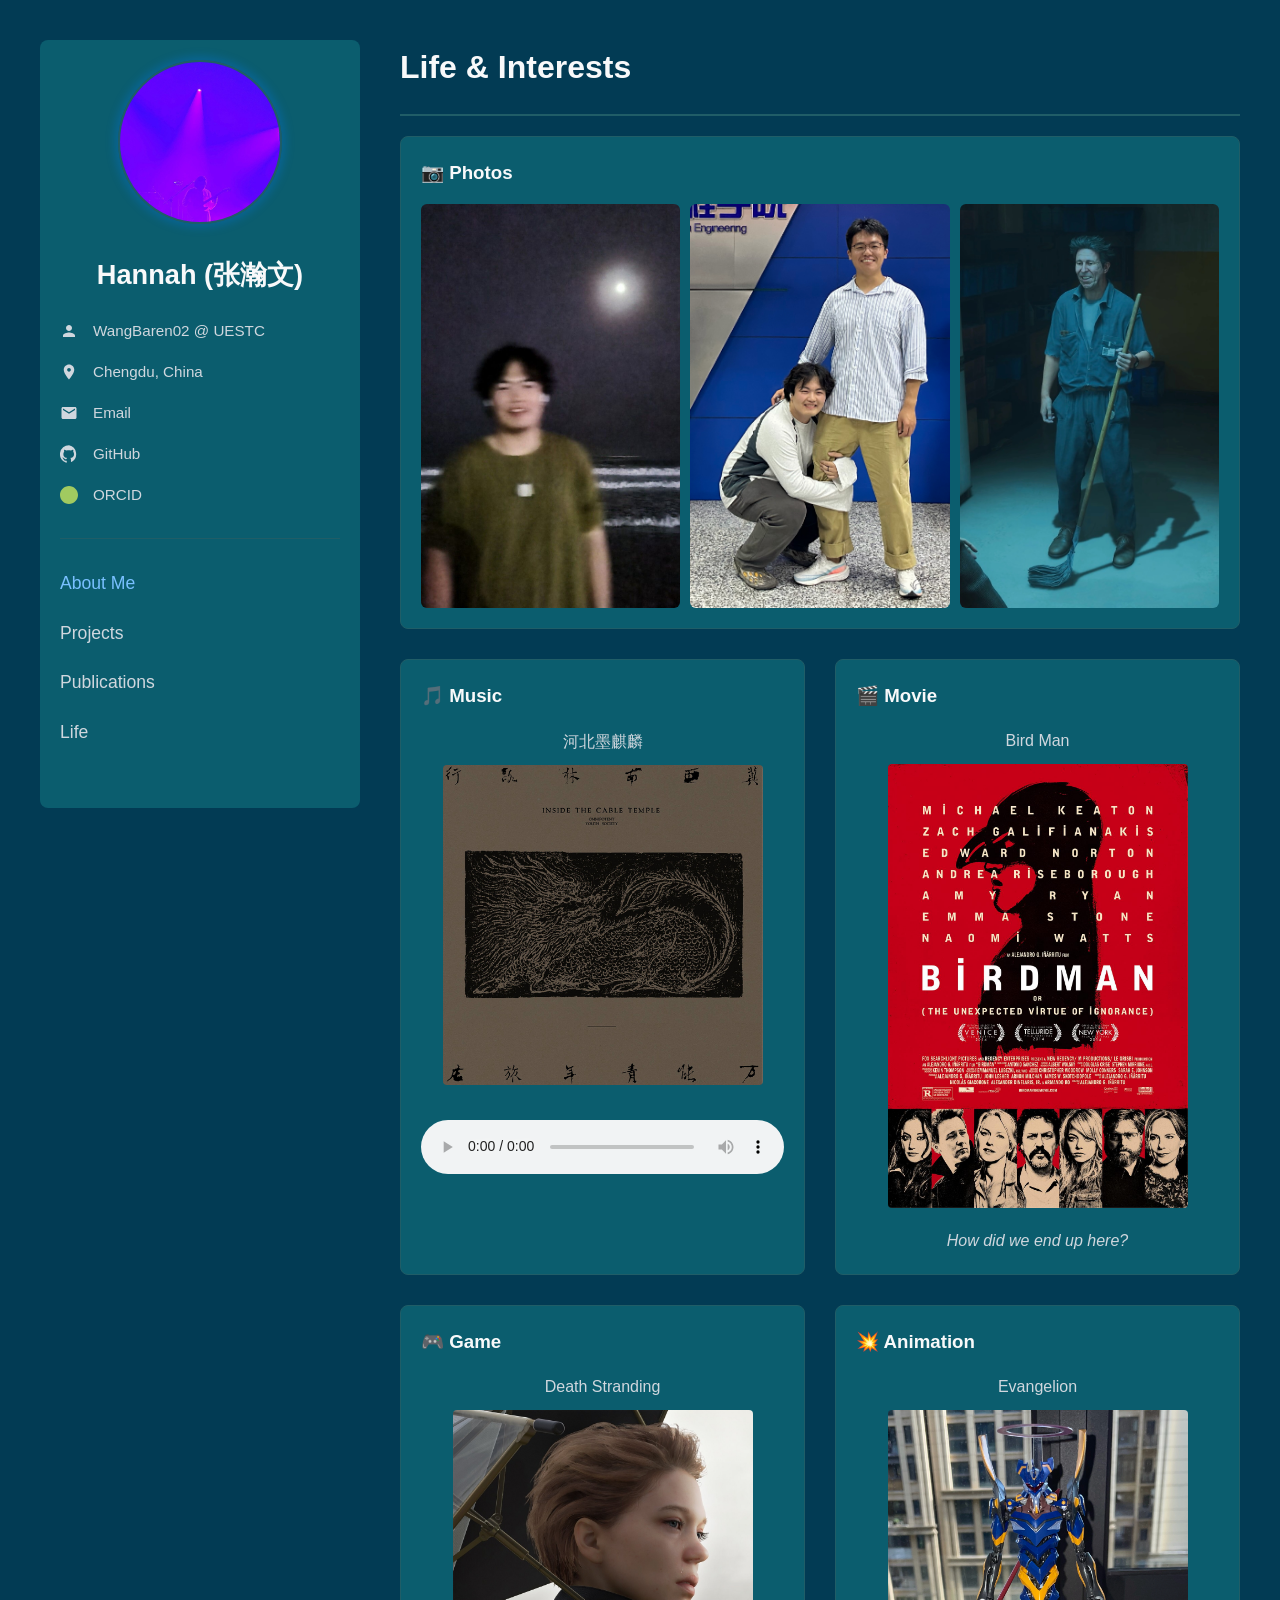
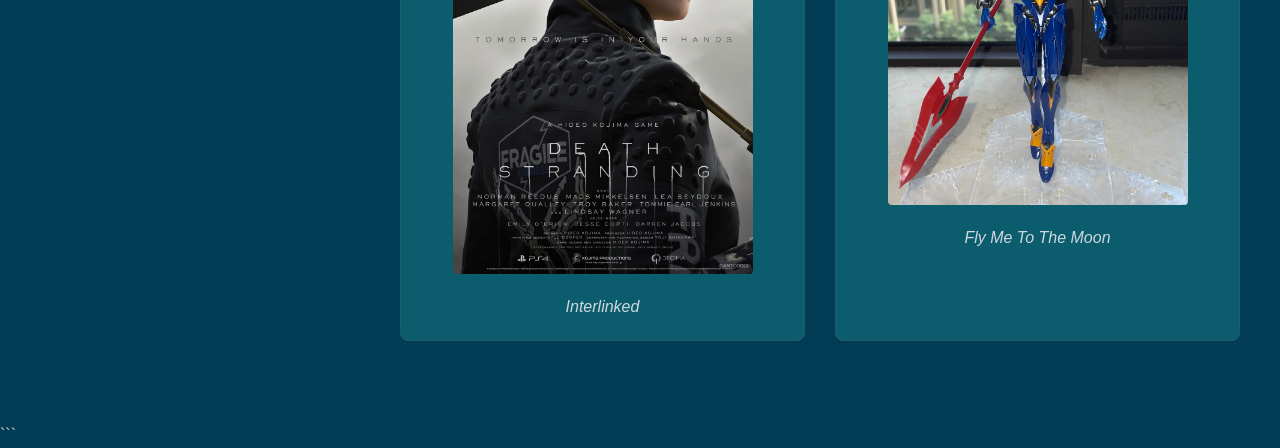
==== life.html @ f431566a "1" ====
<!DOCTYPE html>
<html lang="zh-CN">
<head>
    <meta charset="UTF-8">
    <meta name="viewport" content="width=device-width, initial-scale=1.0">
    <title>Hannah (张瀚文) | Life</title>
    <!-- Shared CSS for all pages -->
    <style>
        /* Avatar animation on music play */
        @keyframes avatarPulseSmall {
          0%, 100% { transform: scale(1); }
          50% { transform: scale(1.02); }
        }
        @keyframes breatheGlow {
          0%, 100% { box-shadow: 0 0 8px 4px rgba(0, 122, 255, 0.25); }
          50% { box-shadow: 0 0 16px 8px rgba(0, 122, 255, 0.12); }
        }
        @keyframes fadeUpScale {
            0% { opacity: 0; transform: translateY(10px) scale(1); }
            100% { opacity: 1; transform: translateY(0) scale(1); }
        }
        @keyframes avatarBorderWave {
            0%, 100% { border-color: #3b4048; }
            50% { border-color: #61afef; }
        }

        .avatar {
            transform: scale(1);
            box-shadow: 0 0 8px 4px rgba(0, 122, 255, 0.25);
            transform-origin: center center;
        }
        .avatar.beat {
          animation: breatheGlow 5s ease-in-out infinite,
                     fadeUpScale 1s ease forwards,
                     avatarBorderWave 3.5s ease-in-out infinite,
                     avatarPulseSmall 1.5s ease-in-out infinite;
          transform-origin: center center;
        }
        :root { --bg-color: #023b54; --sidebar-bg-color: #0b5d6e; --text-color: #d0d7de; --link-color: #79c0ff; --heading-color: #f8f9fa; --border-color: #205d67; }

        body { margin: 0; font-family: -apple-system, BlinkMacSystemFont, 'Segoe UI', 'Roboto', sans-serif; background-color: var(--bg-color); color: var(--text-color); font-size: 16px; line-height: 1.7; overflow-y: scroll; }

        .container { display: flex; max-width: 1200px; margin: 40px auto; padding: 0 20px; }
        .sidebar {
            width: 280px;
            flex-shrink: 0;
            position: sticky;
            top: 40px;
            align-self: flex-start;
            background: var(--sidebar-bg-color);
            border-radius: 8px;
            padding: 20px;
        }
        a {
        color: var(--link-color);
        text-decoration: none;
        transition: color 0.2s;
          }
        a:hover { color: #9cd4ff; }
        a:visited { color: var(--link-color); }
        .main-content {
            flex-grow: 1;
            padding-left: 40px;
        }
        .profile-card {
            text-align: center;
        }
        .profile-card .avatar {
            width: 160px;
            height: 160px;
            border-radius: 50%;
            border: 2px solid var(--border-color);
            margin-bottom: 20px;
        }
        .profile-card h1 {
            font-size: 1.7em;
            color: var(--heading-color);
            margin: 0 0 10px 0;
        }
        .info-list {
            list-style: none;
            padding: 0;
            margin-top: 20px;
            text-align: left;
        }
        .info-list li {
            display: flex;
            align-items: center;
            margin-bottom: 15px;
            font-size: 0.95em;
        }
        .info-list svg {
            width: 18px;
            height: 18px;
            margin-right: 15px;
            fill: var(--text-color);
            flex-shrink: 0;
        }
        .info-list a {
            color: var(--text-color);
            text-decoration: none;
            transition: color 0.2s;
            word-break: break-all;
        }
        .info-list a:hover {
            color: var(--link-color);
        }
        .page-title {
            font-size: 2em;
            color: var(--heading-color);
            margin-top: 0;
            margin-bottom: 20px;
        }
        .navigation {
            list-style: none;
            padding: 0;
            margin: 30px 0;
            border-top: 1px solid var(--border-color);
            padding-top: 20px;
            text-align: left;
        }
        .navigation a {
            display: block;
            padding: 10px 0px;
            font-size: 1.1em;
            color: var(--text-color);
            text-decoration: none;
            font-weight: 500;
            transition: color 0.2s;
        }
        .navigation a:hover,
        .navigation a.active {
            color: var(--link-color);
        }
        .content-section {
            margin-bottom: 40px;
        }

        /* Life Page Styles */
        .life-grid {
            display: grid;
            grid-template-columns: 1fr 1fr;
            gap: 30px;
        }
        .life-card {
            background-color: var(--sidebar-bg-color);
            border: 0.8px solid var(--border-color);
            border-radius: 8px;
            padding: 20px;
        }
        .life-card.grid-span-2 {
            grid-column: 1 / -1;
            margin-bottom: 30px;
        }
        .life-card h3 {
            color: var(--heading-color);
            margin-top: 0;
            margin-bottom: 15px;
        }
        .life-card p, .life-card ul {
            max-width: 100%;
        }
        .life-card video {
            max-width: 100%;
            border-radius: 4px;
        }
        .life-card audio {
            width: 100%;
            margin-top: 10px;
        }
        .life-card a {
            font-weight: 500;
            color: var(--link-color);
        }
        .life-card a:hover {
            text-decoration: underline;
        }

        .photo-grid {
            display: flex;
            flex-wrap: wrap;
            gap: 10px;
        }
        .photo-grid img {
            width: calc(33.33% - 6.66px);
            border-radius: 6px;
            object-fit: cover;
        }

        @media (max-width: 900px) {
            .container {
                flex-direction: column;
            }
            .sidebar {
                position: static;
                width: 100%;
                margin-bottom: 40px;
            }
            .main-content {
                padding-left: 0;
            }
            .life-grid {
                grid-template-columns: 1fr;
            }
        }
        @media (max-width: 600px) {
            .photo-grid img {
                width: 100%;
            }
        }
    </style>
</head>
<body>
    <div class="container">
        <aside class="sidebar">
            <div class="profile-card">
                <img src="figure/Hannah.jpg" alt="Avatar" class="avatar">
                <h1>Hannah (张瀚文)</h1>
            </div>
            <ul class="info-list">
                <li><svg viewBox="0 0 24 24"><path d="M12 12c2.21 0 4-1.79 4-4s-1.79-4-4-4-4 1.79-4 4 1.79 4 4 4zm0 2c-2.67 0-8 1.34-8 4v2h16v-2c0-2.66-5.33-4-8-4z"></path></svg><span>WangBaren02 @ UESTC</span></li>
                <li><svg viewBox="0 0 24 24"><path d="M12 2C8.13 2 5 5.13 5 9c0 5.25 7 13 7 13s7-7.75 7-13c0-3.87-3.13-7-7-7zm0 9.5c-1.38 0-2.5-1.12-2.5-2.5s1.12-2.5 2.5-2.5 2.5 1.12 2.5 2.5-1.12 2.5-2.5 2.5z"></path></svg><span>Chengdu, China</span></li>
                <li><svg viewBox="0 0 24 24"><path d="M20 4H4c-1.1 0-1.99.9-1.99 2L2 18c0 1.1.9 2 2 2h16c1.1 0 2-.9 2-2V6c0-1.1-.9-2-2-2zm0 4l-8 5-8-5V6l8 5 8-5v2z"></path></svg><a href="mailto:WangBaren02@163.com">Email</a></li>
                <li><svg viewBox="0 0 24 24"><path d="M12 .3a12 12 0 0 0-3.8 23.4c.6.1.8-.3.8-.6v-2.2c-3.3.7-4-1.6-4-1.6-.5-1.4-1.3-1.8-1.3-1.8-1-1 .1-1 .1-1 1.1.1 1.7 1.2 1.7 1.2.9 1.6 2.5 1.2 3.1.9.1-.7.4-1.2.8-1.4-2.4-.3-4.9-1.2-4.9-5.3 0-1.2.4-2.1 1.1-2.9-.1-.3-.5-1.4.1-2.8 0 0 .9-.3 3.1 1.2.9-.2 1.9-.4 2.8-.4s1.9.1 2.8.4c2.2-1.5 3.1-1.2 3.1-1.2.6 1.4.2 2.5.1 2.8.7.7 1.1 1.7 1.1 2.9 0 4.1-2.5 5-4.9 5.3.4.3.8 1 .8 1.9v2.8c0 .3.2.7.8.6A12 12 0 0 0 12 .3z"></path></svg><a href="https://github.com/WangBaren02" target="_blank">GitHub</a></li>
                <li><svg viewBox="0 0 24 24" style="fill:#a1ca60;"><path d="M12 0C5.37 0 0 5.37 0 12s5.37 12 12 12 12-5.37 12-12S18.63 0 12 0zM7.6 18.44c-1.2-.28-1.5-.76-1.53-.8-.05-.1-.1-.13-.1-.14-.03-.02-.06-.03-.1-.03-.05 0-.1.02-.12.04-.02.02-.04.05-.04.1 0 .04.1.12.25.3.15.17.48.56 1.17.7.7.15 1.48.06 1.9-.22.1-.07.1-.17.1-.2 0-.02 0-.03-.02-.04-.02-.02-.05-.03-.1-.03s-.1.02-.13.04c-.4.2-1.1.28-1.7.1zM9.9 19.95c-.9-.45-1.23-1-1.26-1.07-.03-.07-.06-.1-.08-.12-.02-.02-.05-.03-.1-.03-.05 0-.1.02-.12.04-.03.02-.05.05-.05.1s.06.2.2.35c.14.15.5.58 1.27.97.77.4 1.62.46 2.08.2.1-.05.16-.14.16-.18 0-.04-.02-.06-.05-.08-.03-.02-.06-.02-.12-.02-.05 0-.1.02-.15.04-.5.2-1.32.18-1.9-.2zM12.17 21.2c-.56-.5-.73-1.15-.76-1.24-.03-.1-.06-.13-.08-.15-.02-.02-.05-.03-.1-.03-.05 0-.1.02-.13.04-.02.02-.04.06-.04.12 0 .05.05.2.16.4.1.22.45.88 1.2 1.34.75.45 1.63.53 2.1.3.1-.04.18-.13.18-.2 0-.03-.02-.06-.05-.08-.03-.02-.06-.03-.12-.03s-.12.02-.16.04c-.52.2-1.35.16-1.9-.3zM15.1 20.6c-.2-.7-.2-1.3-.2-1.35 0-.05-.02-.1-.05-.12s-.06-.03-.12-.03c-.05 0-.1.02-.14.04-.04.02-.08.06-.08.13 0 .07.02.5.06 1.1.04.6.13 1.18.28 1.62.03.1.1.15.15.15.05 0 .1-.02.1-.08.02-.12-.02-.8-.06-1.4zM18.3 18.4c-.65-.75-.8-1.4-.8-1.5s0-.15.02-.2c0-.04-.02-.07-.05-.1-.03-.02-.06-.03-.12-.03-.05 0-.1.02-.14.04-.04.02-.08.06-.08.13 0 .06.05.5.46 1.5.4.98.8 1.55 1.17 1.7.1.04.16.06.2.06.05 0 .1-.02.1-.08 0-.08-.2-.7-.6-1.5z"></path></svg><a href="" target="_blank">ORCID</a></li>
            </ul>
            <nav class="navigation">
                <a href="index.html" class="active">About Me</a>
                <a href="projects.html">Projects</a>
                <a href="publications.html">Publications</a>
                <a href="life.html">Life</a>
            </nav>
        </aside>

        <main class="main-content">
            <section class="content-section">
                <h2 class="page-title">Life & Interests</h2>
                <hr style="border: 0.8px solid var(--border-color); margin-bottom: 20px;">

                <div class="life-card grid-span-2">
                        <h3>📷 Photos</h3>
                        <div class="photo-grid">
                            <img src="figure/photo_1.png" alt="Favorite Photo 1" title="This is the most precious photo of my life">
                            <img src="figure/photo_2.png" alt="Favorite Photo 2" title="A journey to commemorate someone special">
                            <img src="figure/photo_3.png" alt="Favorite Photo 3" title="Thanks to my brother for taking me to the hospital after I got drunk">
                        </div>
                    </div>

                <div class="life-grid">
                    <div class="life-card">
                        <h3>🎵 Music</h3>
                        <p style="text-align:center; margin-bottom:10px;">河北墨麒麟</p>
                        <img src="figure/song_poster.jpg" alt="Song Poster" style="display:block; margin:0 auto 5px auto; width:100%; max-width:320px; height:auto; border-radius:4px;">
                        <audio controls src="hbmql.mp3" style="margin:30px 0 0 0;"></audio>
                    </div>

                    <div class="life-card">
                        <h3>🎬 Movie</h3>
                        <div style="text-align:center; font-weight:500; margin-bottom:10px;">Bird Man</div>
                        <a href="https://www.netflix.com/hk/title/80000643" target="_blank" style="display:block; text-align:center;">
                            <img src="figure/movie.jpg" alt="Bird Man" style="width:100%; max-width:300px; height:auto; border-radius:4px; margin-bottom:5px;">
                        </a>
                        <div style="text-align:center; font-style:italic; margin-top:5px;">How did we end up here?</div>
                    </div>

                    <div class="life-card">
                        <h3>🎮 Game</h3>
                        <div style="text-align:center; font-weight:500; margin-bottom:10px;">Death Stranding</div>
                        <a href="https://deathstrandingpc.505games.com/zh-hans/" target="_blank" style="display:block; text-align:center;">
                            <img src="figure/fragile.jpg" alt="Fragile" style="width:100%; max-width:300px; height:auto; border-radius:4px; margin-bottom:5px;">
                        </a>
                        <div style="text-align:center; font-style:italic; margin-top:5px;">Interlinked</div>
                    </div>

                    <div class="life-card">
                        <!-- THE FIX IS HERE: Title is now outside the centering div -->
                        <h3>💥 Animation</h3>
                        <div style="text-align:center; font-weight:500; margin-bottom:10px;">Evangelion</div>
                        <a href="https://www.bilibili.com/bangumi/play/ep115057?from_spmid=666.25.episode.0" target="_blank" style="display:block; text-align:center;">
                            <img src="figure/EVA-04.png" alt="EVA-04" style="width:100%; max-width:300px; height:auto; border-radius:4px; margin-bottom:5px;">
                        </a>
                        <div style="text-align:center; font-style:italic; margin-top:5px;">Fly Me To The Moon</div>
                    </div>

                </div>
            </section>
        </main>
    </div>
</body>
<script>
document.addEventListener('DOMContentLoaded', () => {
    const audio = document.querySelector('audio');
    const avatar = document.querySelector('.avatar');

    if (audio && avatar) {
        audio.addEventListener('play', () => {
            avatar.classList.add('beat');
        });
        audio.addEventListener('pause', () => {
            avatar.classList.remove('beat');
        });
        audio.addEventListener('ended', () => {
            avatar.classList.remove('beat');
        });
    }
});
</script>
</html>```
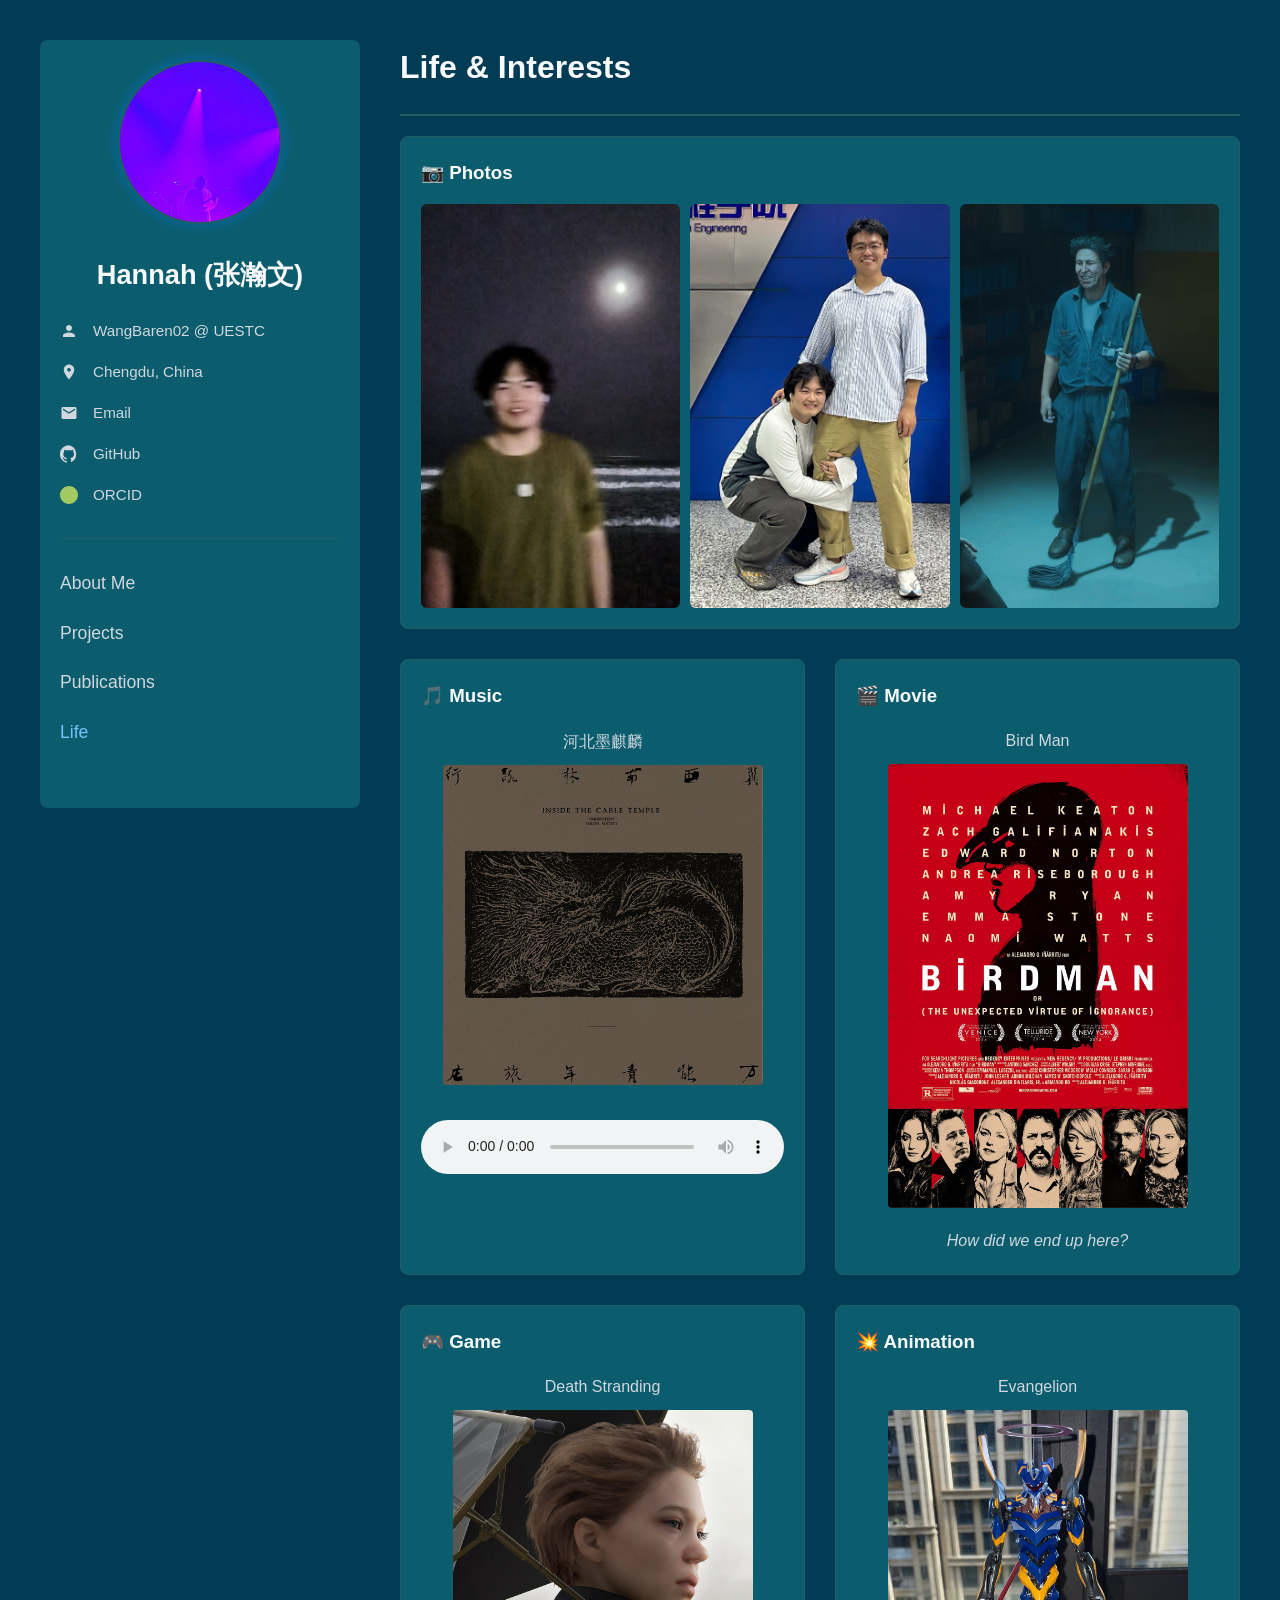
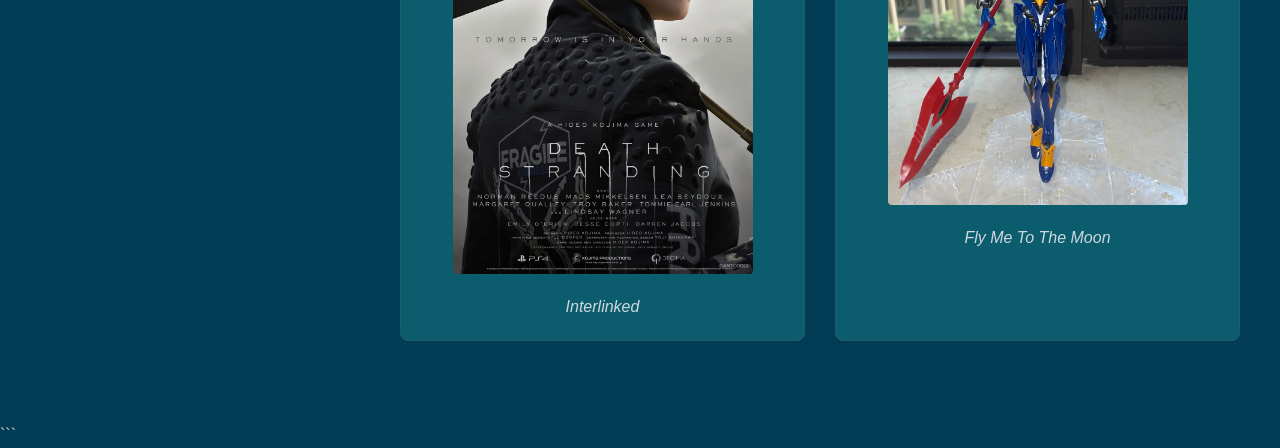
==== commit dfd6509b: "4" ====
--- a/life.html
+++ b/life.html
@@ -225,10 +225,10 @@
                 <li><svg viewBox="0 0 24 24" style="fill:#a1ca60;"><path d="M12 0C5.37 0 0 5.37 0 12s5.37 12 12 12 12-5.37 12-12S18.63 0 12 0zM7.6 18.44c-1.2-.28-1.5-.76-1.53-.8-.05-.1-.1-.13-.1-.14-.03-.02-.06-.03-.1-.03-.05 0-.1.02-.12.04-.02.02-.04.05-.04.1 0 .04.1.12.25.3.15.17.48.56 1.17.7.7.15 1.48.06 1.9-.22.1-.07.1-.17.1-.2 0-.02 0-.03-.02-.04-.02-.02-.05-.03-.1-.03s-.1.02-.13.04c-.4.2-1.1.28-1.7.1zM9.9 19.95c-.9-.45-1.23-1-1.26-1.07-.03-.07-.06-.1-.08-.12-.02-.02-.05-.03-.1-.03-.05 0-.1.02-.12.04-.03.02-.05.05-.05.1s.06.2.2.35c.14.15.5.58 1.27.97.77.4 1.62.46 2.08.2.1-.05.16-.14.16-.18 0-.04-.02-.06-.05-.08-.03-.02-.06-.02-.12-.02-.05 0-.1.02-.15.04-.5.2-1.32.18-1.9-.2zM12.17 21.2c-.56-.5-.73-1.15-.76-1.24-.03-.1-.06-.13-.08-.15-.02-.02-.05-.03-.1-.03-.05 0-.1.02-.13.04-.02.02-.04.06-.04.12 0 .05.05.2.16.4.1.22.45.88 1.2 1.34.75.45 1.63.53 2.1.3.1-.04.18-.13.18-.2 0-.03-.02-.06-.05-.08-.03-.02-.06-.03-.12-.03s-.12.02-.16.04c-.52.2-1.35.16-1.9-.3zM15.1 20.6c-.2-.7-.2-1.3-.2-1.35 0-.05-.02-.1-.05-.12s-.06-.03-.12-.03c-.05 0-.1.02-.14.04-.04.02-.08.06-.08.13 0 .07.02.5.06 1.1.04.6.13 1.18.28 1.62.03.1.1.15.15.15.05 0 .1-.02.1-.08.02-.12-.02-.8-.06-1.4zM18.3 18.4c-.65-.75-.8-1.4-.8-1.5s0-.15.02-.2c0-.04-.02-.07-.05-.1-.03-.02-.06-.03-.12-.03-.05 0-.1.02-.14.04-.04.02-.08.06-.08.13 0 .06.05.5.46 1.5.4.98.8 1.55 1.17 1.7.1.04.16.06.2.06.05 0 .1-.02.1-.08 0-.08-.2-.7-.6-1.5z"></path></svg><a href="" target="_blank">ORCID</a></li>
             </ul>
             <nav class="navigation">
-                <a href="index.html" class="active">About Me</a>
+                <a href="index.html">About Me</a>
                 <a href="projects.html">Projects</a>
                 <a href="publications.html">Publications</a>
-                <a href="life.html">Life</a>
+                <a href="life.html" class="active">Life</a>
             </nav>
         </aside>
 
@@ -240,9 +240,9 @@
                 <div class="life-card grid-span-2">
                         <h3>📷 Photos</h3>
                         <div class="photo-grid">
-                            <img src="figure/photo_1.png" alt="Favorite Photo 1" title="This is the most precious photo of my life">
-                            <img src="figure/photo_2.png" alt="Favorite Photo 2" title="A journey to commemorate someone special">
-                            <img src="figure/photo_3.png" alt="Favorite Photo 3" title="Thanks to my brother for taking me to the hospital after I got drunk">
+                            <img src="figure/photo_1.png" alt="Favorite Photo 1" title="I was captured with my favorite moon">
+                            <img src="figure/photo_2.png" alt="Favorite Photo 2" title="Ride on Junsen Chen’s coattails">
+                            <img src="figure/photo_3.png" alt="Favorite Photo 3" title="Ran into Ahti in Alan Wake 2!">
                         </div>
                     </div>
 
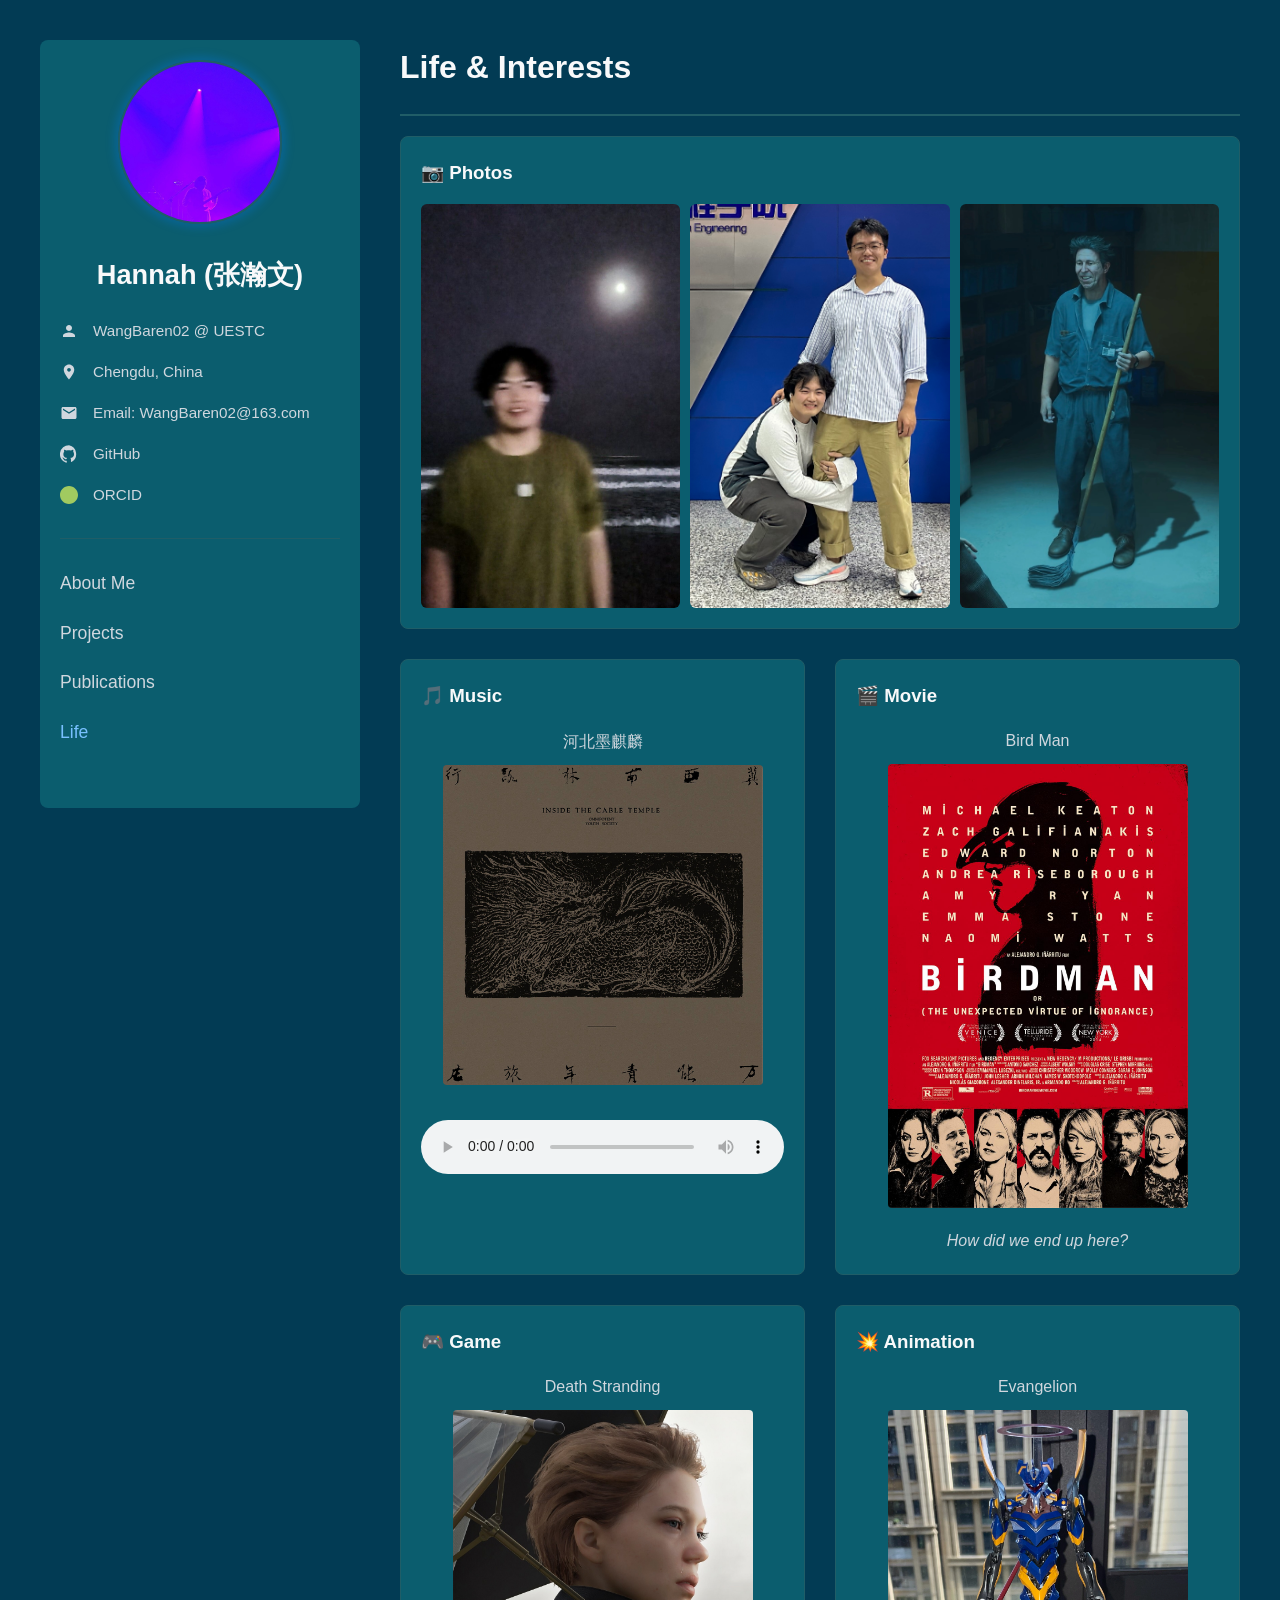
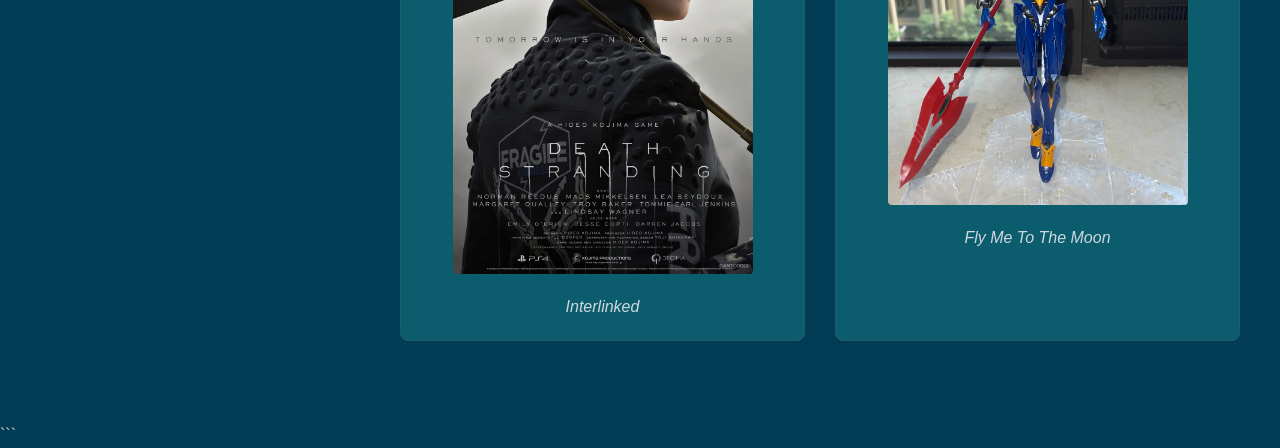
==== commit 7de83bfd: "6" ====
--- a/life.html
+++ b/life.html
@@ -2,8 +2,9 @@
 <html lang="zh-CN">
 <head>
     <meta charset="UTF-8">
-    <meta name="viewport" content="width=device-width, initial-scale=1.0">
+    <meta name="viewport" content="width=1200, user-scalable=no">
     <title>Hannah (张瀚文) | Life</title>
+    <link rel="icon" type="image/png" href="figure/WangBaren.jpg">
     <!-- Shared CSS for all pages -->
     <style>
         /* Avatar animation on music play */
@@ -220,7 +221,7 @@
             <ul class="info-list">
                 <li><svg viewBox="0 0 24 24"><path d="M12 12c2.21 0 4-1.79 4-4s-1.79-4-4-4-4 1.79-4 4 1.79 4 4 4zm0 2c-2.67 0-8 1.34-8 4v2h16v-2c0-2.66-5.33-4-8-4z"></path></svg><span>WangBaren02 @ UESTC</span></li>
                 <li><svg viewBox="0 0 24 24"><path d="M12 2C8.13 2 5 5.13 5 9c0 5.25 7 13 7 13s7-7.75 7-13c0-3.87-3.13-7-7-7zm0 9.5c-1.38 0-2.5-1.12-2.5-2.5s1.12-2.5 2.5-2.5 2.5 1.12 2.5 2.5-1.12 2.5-2.5 2.5z"></path></svg><span>Chengdu, China</span></li>
-                <li><svg viewBox="0 0 24 24"><path d="M20 4H4c-1.1 0-1.99.9-1.99 2L2 18c0 1.1.9 2 2 2h16c1.1 0 2-.9 2-2V6c0-1.1-.9-2-2-2zm0 4l-8 5-8-5V6l8 5 8-5v2z"></path></svg><a href="mailto:WangBaren02@163.com">Email</a></li>
+                <li><svg viewBox="0 0 24 24"><path d="M20 4H4c-1.1 0-1.99.9-1.99 2L2 18c0 1.1.9 2 2 2h16c1.1 0 2-.9 2-2V6c0-1.1-.9-2-2-2zm0 4l-8 5-8-5V6l8 5 8-5v2z"></path></svg>Email: WangBaren02@163.com</li>
                 <li><svg viewBox="0 0 24 24"><path d="M12 .3a12 12 0 0 0-3.8 23.4c.6.1.8-.3.8-.6v-2.2c-3.3.7-4-1.6-4-1.6-.5-1.4-1.3-1.8-1.3-1.8-1-1 .1-1 .1-1 1.1.1 1.7 1.2 1.7 1.2.9 1.6 2.5 1.2 3.1.9.1-.7.4-1.2.8-1.4-2.4-.3-4.9-1.2-4.9-5.3 0-1.2.4-2.1 1.1-2.9-.1-.3-.5-1.4.1-2.8 0 0 .9-.3 3.1 1.2.9-.2 1.9-.4 2.8-.4s1.9.1 2.8.4c2.2-1.5 3.1-1.2 3.1-1.2.6 1.4.2 2.5.1 2.8.7.7 1.1 1.7 1.1 2.9 0 4.1-2.5 5-4.9 5.3.4.3.8 1 .8 1.9v2.8c0 .3.2.7.8.6A12 12 0 0 0 12 .3z"></path></svg><a href="https://github.com/WangBaren02" target="_blank">GitHub</a></li>
                 <li><svg viewBox="0 0 24 24" style="fill:#a1ca60;"><path d="M12 0C5.37 0 0 5.37 0 12s5.37 12 12 12 12-5.37 12-12S18.63 0 12 0zM7.6 18.44c-1.2-.28-1.5-.76-1.53-.8-.05-.1-.1-.13-.1-.14-.03-.02-.06-.03-.1-.03-.05 0-.1.02-.12.04-.02.02-.04.05-.04.1 0 .04.1.12.25.3.15.17.48.56 1.17.7.7.15 1.48.06 1.9-.22.1-.07.1-.17.1-.2 0-.02 0-.03-.02-.04-.02-.02-.05-.03-.1-.03s-.1.02-.13.04c-.4.2-1.1.28-1.7.1zM9.9 19.95c-.9-.45-1.23-1-1.26-1.07-.03-.07-.06-.1-.08-.12-.02-.02-.05-.03-.1-.03-.05 0-.1.02-.12.04-.03.02-.05.05-.05.1s.06.2.2.35c.14.15.5.58 1.27.97.77.4 1.62.46 2.08.2.1-.05.16-.14.16-.18 0-.04-.02-.06-.05-.08-.03-.02-.06-.02-.12-.02-.05 0-.1.02-.15.04-.5.2-1.32.18-1.9-.2zM12.17 21.2c-.56-.5-.73-1.15-.76-1.24-.03-.1-.06-.13-.08-.15-.02-.02-.05-.03-.1-.03-.05 0-.1.02-.13.04-.02.02-.04.06-.04.12 0 .05.05.2.16.4.1.22.45.88 1.2 1.34.75.45 1.63.53 2.1.3.1-.04.18-.13.18-.2 0-.03-.02-.06-.05-.08-.03-.02-.06-.03-.12-.03s-.12.02-.16.04c-.52.2-1.35.16-1.9-.3zM15.1 20.6c-.2-.7-.2-1.3-.2-1.35 0-.05-.02-.1-.05-.12s-.06-.03-.12-.03c-.05 0-.1.02-.14.04-.04.02-.08.06-.08.13 0 .07.02.5.06 1.1.04.6.13 1.18.28 1.62.03.1.1.15.15.15.05 0 .1-.02.1-.08.02-.12-.02-.8-.06-1.4zM18.3 18.4c-.65-.75-.8-1.4-.8-1.5s0-.15.02-.2c0-.04-.02-.07-.05-.1-.03-.02-.06-.03-.12-.03-.05 0-.1.02-.14.04-.04.02-.08.06-.08.13 0 .06.05.5.46 1.5.4.98.8 1.55 1.17 1.7.1.04.16.06.2.06.05 0 .1-.02.1-.08 0-.08-.2-.7-.6-1.5z"></path></svg><a href="" target="_blank">ORCID</a></li>
             </ul>
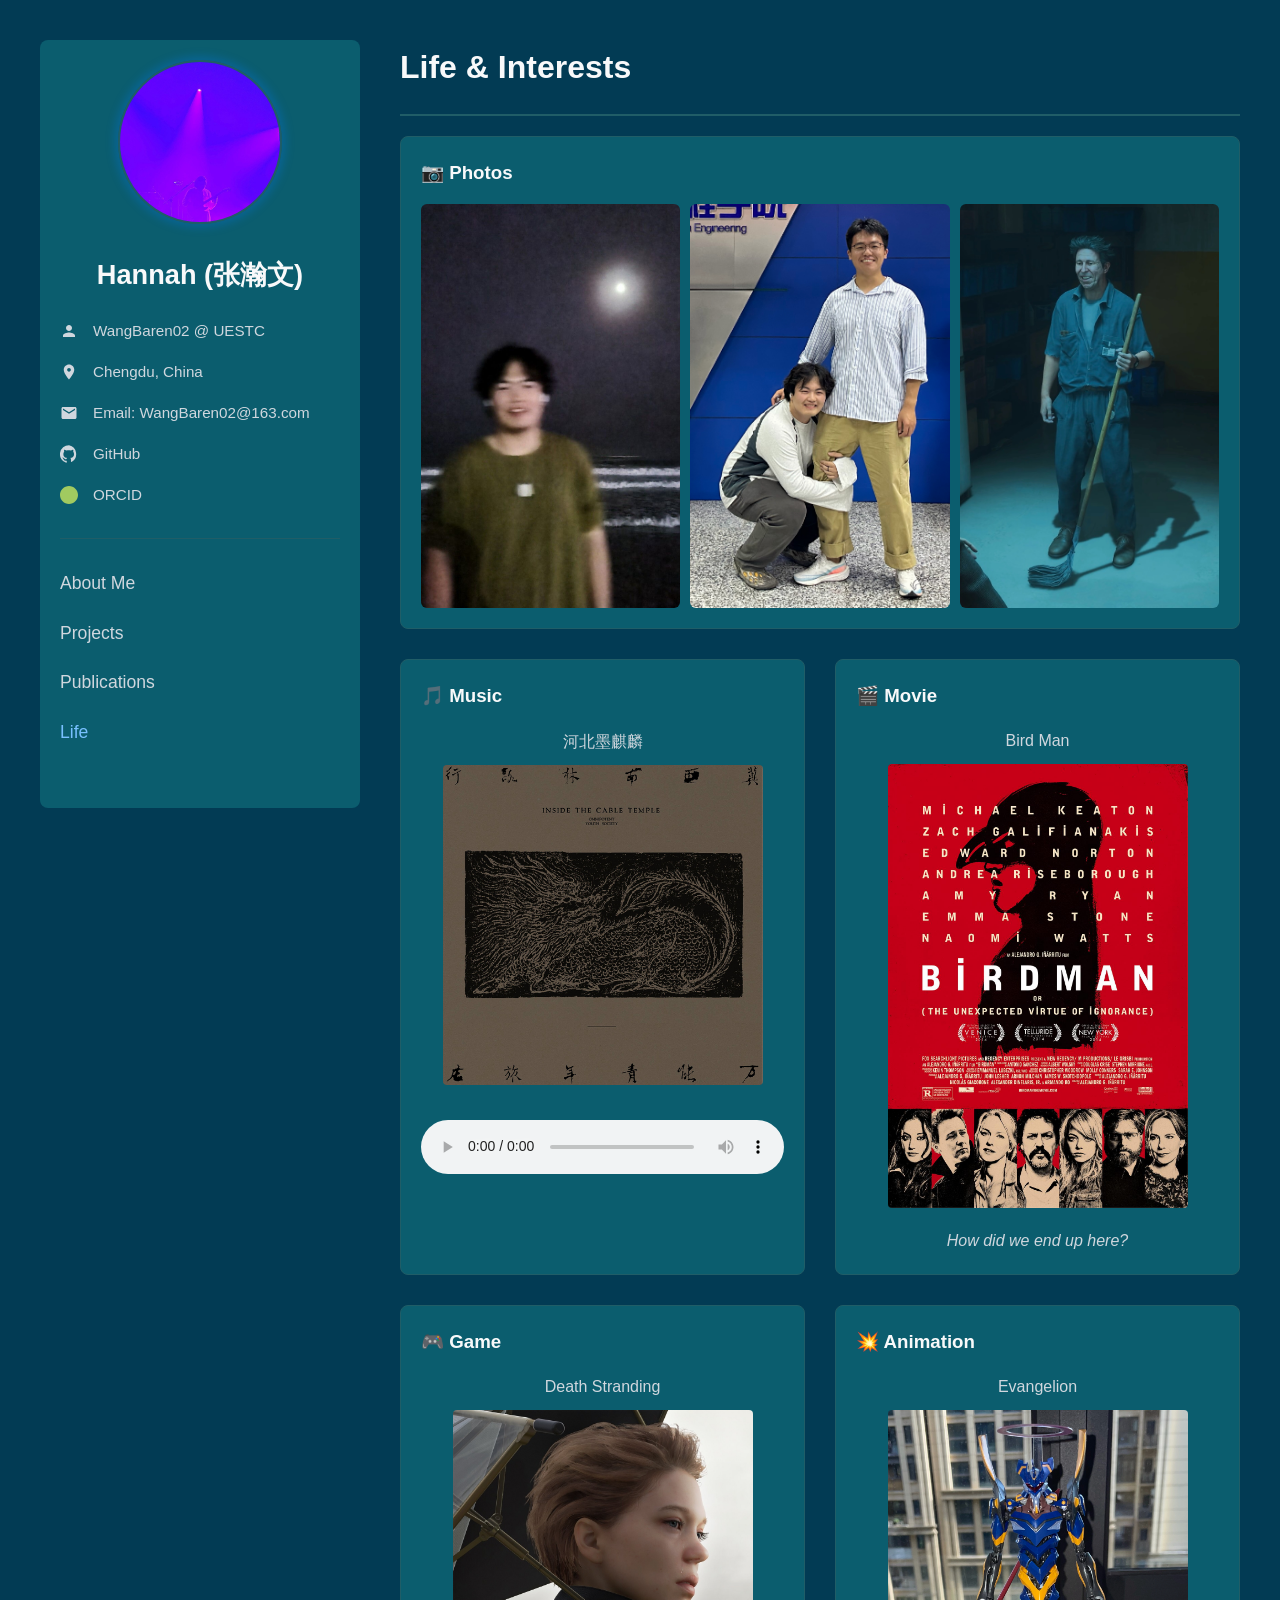
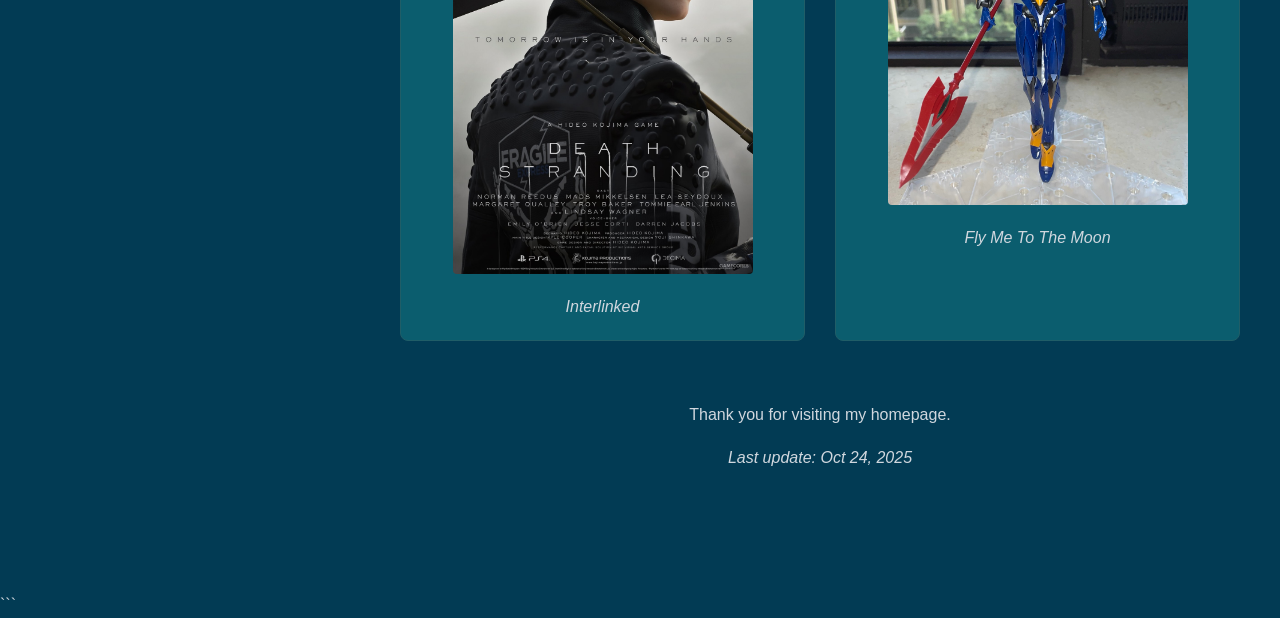
==== commit 5ac11fdb: "8" ====
--- a/life.html
+++ b/life.html
@@ -285,25 +285,13 @@
 
                 </div>
             </section>
+
+            <footer style="text-align:center; margin-top:60px;">
+                <p>Thank you for visiting my homepage.</p>
+            <div style="text-align:center; font-style:italic; margin-bottom:80px;"> Last update: Oct 24, 2025</div>
+            </footer>
+
         </main>
     </div>
 </body>
-<script>
-document.addEventListener('DOMContentLoaded', () => {
-    const audio = document.querySelector('audio');
-    const avatar = document.querySelector('.avatar');
-
-    if (audio && avatar) {
-        audio.addEventListener('play', () => {
-            avatar.classList.add('beat');
-        });
-        audio.addEventListener('pause', () => {
-            avatar.classList.remove('beat');
-        });
-        audio.addEventListener('ended', () => {
-            avatar.classList.remove('beat');
-        });
-    }
-});
-</script>
 </html>```
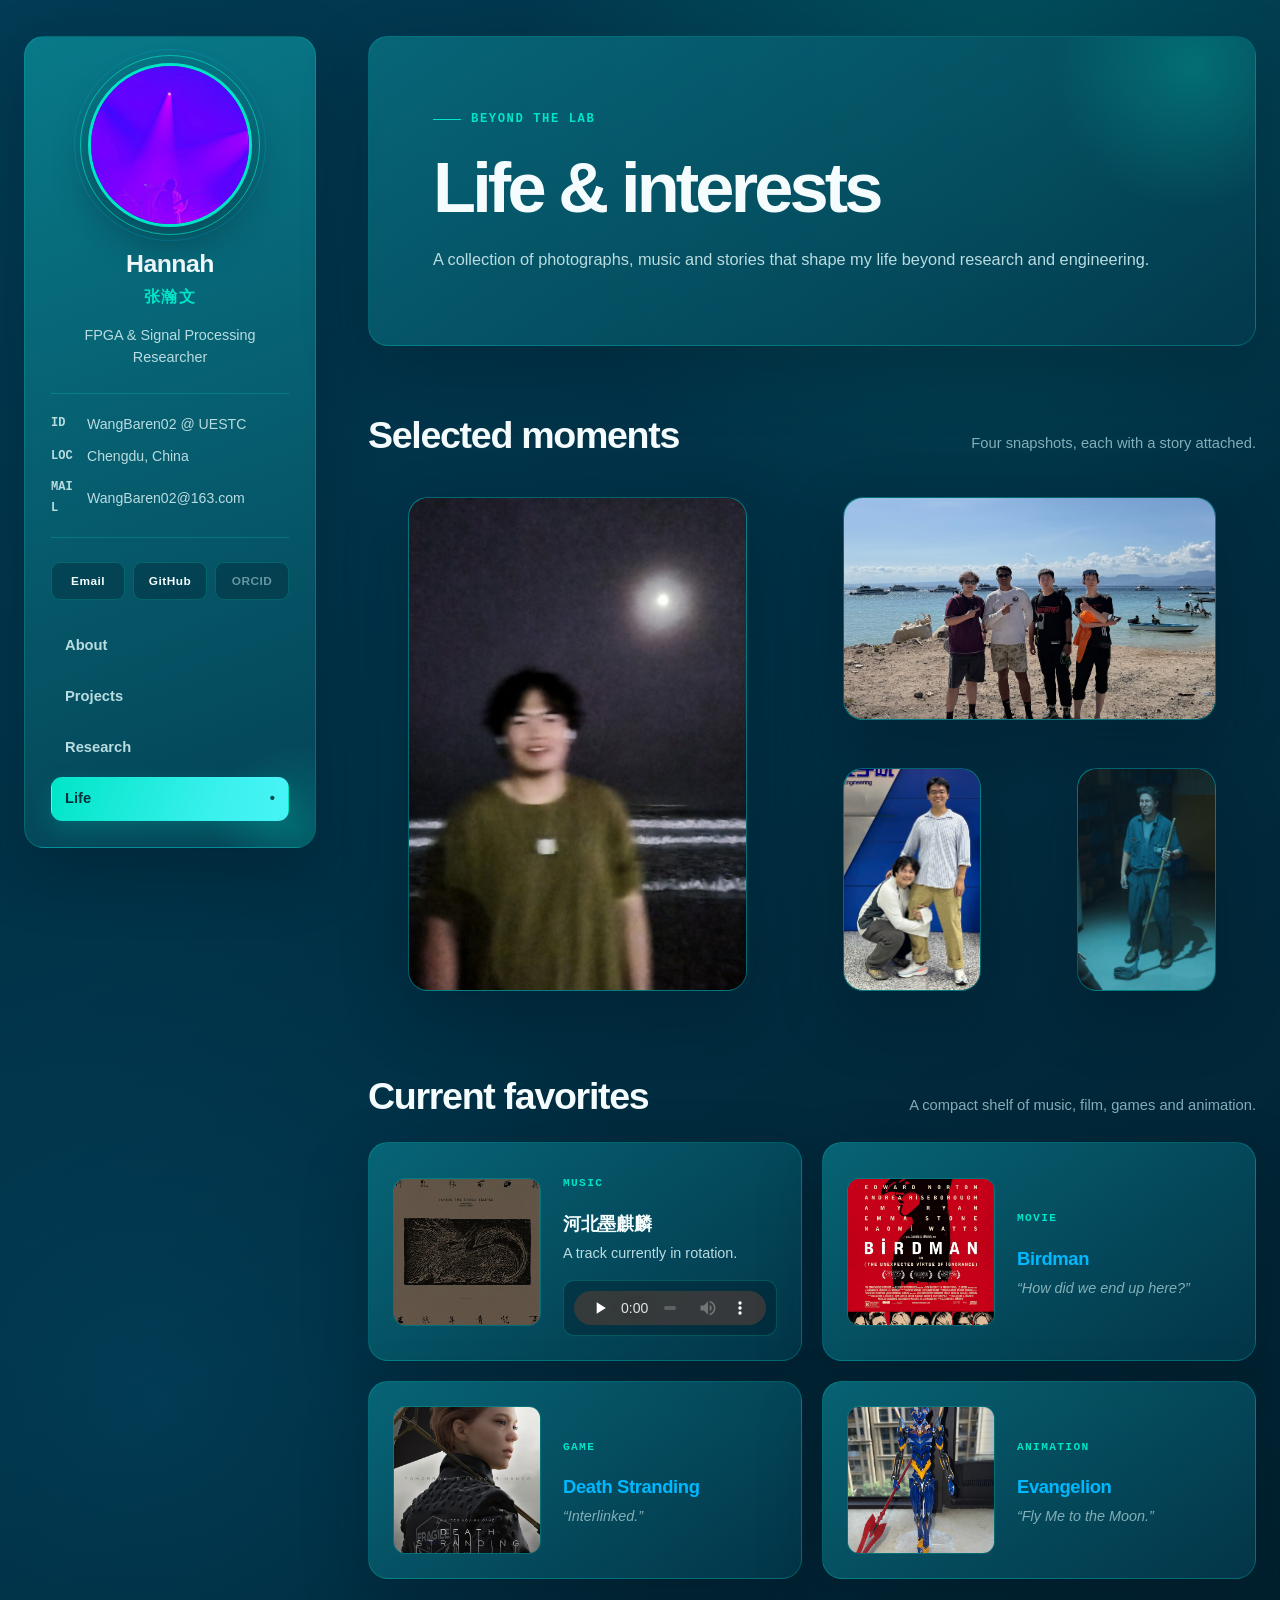
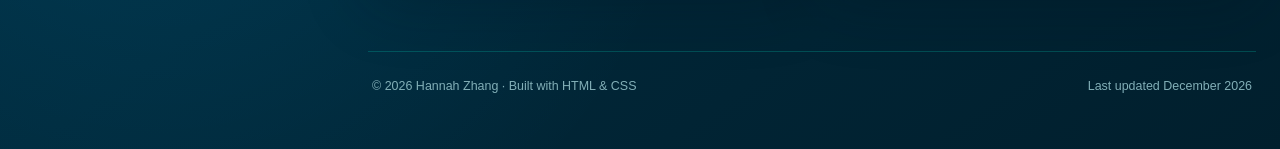
==== commit e3fbe1a2: "Redesign personal site" ====
--- a/life.html
+++ b/life.html
@@ -1,297 +1,158 @@
-<!DOCTYPE html>
-<html lang="zh-CN">
+<!doctype html>
+<html lang="en">
 <head>
-    <meta charset="UTF-8">
-    <meta name="viewport" content="width=1200, user-scalable=no">
-    <title>Hannah (张瀚文) | Life</title>
-    <link rel="icon" type="image/png" href="figure/WangBaren.jpg">
-    <!-- Shared CSS for all pages -->
-    <style>
-        /* Avatar animation on music play */
-        @keyframes avatarPulseSmall {
-          0%, 100% { transform: scale(1); }
-          50% { transform: scale(1.02); }
-        }
-        @keyframes breatheGlow {
-          0%, 100% { box-shadow: 0 0 8px 4px rgba(0, 122, 255, 0.25); }
-          50% { box-shadow: 0 0 16px 8px rgba(0, 122, 255, 0.12); }
-        }
-        @keyframes fadeUpScale {
-            0% { opacity: 0; transform: translateY(10px) scale(1); }
-            100% { opacity: 1; transform: translateY(0) scale(1); }
-        }
-        @keyframes avatarBorderWave {
-            0%, 100% { border-color: #3b4048; }
-            50% { border-color: #61afef; }
-        }
-
-        .avatar {
-            transform: scale(1);
-            box-shadow: 0 0 8px 4px rgba(0, 122, 255, 0.25);
-            transform-origin: center center;
-        }
-        .avatar.beat {
-          animation: breatheGlow 5s ease-in-out infinite,
-                     fadeUpScale 1s ease forwards,
-                     avatarBorderWave 3.5s ease-in-out infinite,
-                     avatarPulseSmall 1.5s ease-in-out infinite;
-          transform-origin: center center;
-        }
-        :root { --bg-color: #023b54; --sidebar-bg-color: #0b5d6e; --text-color: #d0d7de; --link-color: #79c0ff; --heading-color: #f8f9fa; --border-color: #205d67; }
-
-        body { margin: 0; font-family: -apple-system, BlinkMacSystemFont, 'Segoe UI', 'Roboto', sans-serif; background-color: var(--bg-color); color: var(--text-color); font-size: 16px; line-height: 1.7; overflow-y: scroll; }
-
-        .container { display: flex; max-width: 1200px; margin: 40px auto; padding: 0 20px; }
-        .sidebar {
-            width: 280px;
-            flex-shrink: 0;
-            position: sticky;
-            top: 40px;
-            align-self: flex-start;
-            background: var(--sidebar-bg-color);
-            border-radius: 8px;
-            padding: 20px;
-        }
-        a {
-        color: var(--link-color);
-        text-decoration: none;
-        transition: color 0.2s;
-          }
-        a:hover { color: #9cd4ff; }
-        a:visited { color: var(--link-color); }
-        .main-content {
-            flex-grow: 1;
-            padding-left: 40px;
-        }
-        .profile-card {
-            text-align: center;
-        }
-        .profile-card .avatar {
-            width: 160px;
-            height: 160px;
-            border-radius: 50%;
-            border: 2px solid var(--border-color);
-            margin-bottom: 20px;
-        }
-        .profile-card h1 {
-            font-size: 1.7em;
-            color: var(--heading-color);
-            margin: 0 0 10px 0;
-        }
-        .info-list {
-            list-style: none;
-            padding: 0;
-            margin-top: 20px;
-            text-align: left;
-        }
-        .info-list li {
-            display: flex;
-            align-items: center;
-            margin-bottom: 15px;
-            font-size: 0.95em;
-        }
-        .info-list svg {
-            width: 18px;
-            height: 18px;
-            margin-right: 15px;
-            fill: var(--text-color);
-            flex-shrink: 0;
-        }
-        .info-list a {
-            color: var(--text-color);
-            text-decoration: none;
-            transition: color 0.2s;
-            word-break: break-all;
-        }
-        .info-list a:hover {
-            color: var(--link-color);
-        }
-        .page-title {
-            font-size: 2em;
-            color: var(--heading-color);
-            margin-top: 0;
-            margin-bottom: 20px;
-        }
-        .navigation {
-            list-style: none;
-            padding: 0;
-            margin: 30px 0;
-            border-top: 1px solid var(--border-color);
-            padding-top: 20px;
-            text-align: left;
-        }
-        .navigation a {
-            display: block;
-            padding: 10px 0px;
-            font-size: 1.1em;
-            color: var(--text-color);
-            text-decoration: none;
-            font-weight: 500;
-            transition: color 0.2s;
-        }
-        .navigation a:hover,
-        .navigation a.active {
-            color: var(--link-color);
-        }
-        .content-section {
-            margin-bottom: 40px;
-        }
-
-        /* Life Page Styles */
-        .life-grid {
-            display: grid;
-            grid-template-columns: 1fr 1fr;
-            gap: 30px;
-        }
-        .life-card {
-            background-color: var(--sidebar-bg-color);
-            border: 0.8px solid var(--border-color);
-            border-radius: 8px;
-            padding: 20px;
-        }
-        .life-card.grid-span-2 {
-            grid-column: 1 / -1;
-            margin-bottom: 30px;
-        }
-        .life-card h3 {
-            color: var(--heading-color);
-            margin-top: 0;
-            margin-bottom: 15px;
-        }
-        .life-card p, .life-card ul {
-            max-width: 100%;
-        }
-        .life-card video {
-            max-width: 100%;
-            border-radius: 4px;
-        }
-        .life-card audio {
-            width: 100%;
-            margin-top: 10px;
-        }
-        .life-card a {
-            font-weight: 500;
-            color: var(--link-color);
-        }
-        .life-card a:hover {
-            text-decoration: underline;
-        }
-
-        .photo-grid {
-            display: flex;
-            flex-wrap: wrap;
-            gap: 10px;
-        }
-        .photo-grid img {
-            width: calc(33.33% - 6.66px);
-            border-radius: 6px;
-            object-fit: cover;
-        }
-
-        @media (max-width: 900px) {
-            .container {
-                flex-direction: column;
-            }
-            .sidebar {
-                position: static;
-                width: 100%;
-                margin-bottom: 40px;
-            }
-            .main-content {
-                padding-left: 0;
-            }
-            .life-grid {
-                grid-template-columns: 1fr;
-            }
-        }
-        @media (max-width: 600px) {
-            .photo-grid img {
-                width: 100%;
-            }
-        }
-    </style>
+    <meta charset="utf-8">
+    <meta name="viewport" content="width=device-width, initial-scale=1">
+    <meta name="description" content="Photography, music, film, games and animation enjoyed by Hannah Zhang beyond research.">
+    <meta name="theme-color" content="#023b54">
+    <meta property="og:title" content="Life & Interests | Hannah Zhang">
+    <meta property="og:description" content="A personal collection of photographs, music, stories and favorite media.">
+    <meta property="og:type" content="website">
+    <meta property="og:url" content="https://wangbaren02.github.io/life.html">
+    <meta property="og:image" content="https://wangbaren02.github.io/figure/photo_1.png">
+    <link rel="canonical" href="https://wangbaren02.github.io/life.html">
+    <link rel="icon" type="image/jpeg" href="figure/Hannah.jpg">
+    <link rel="stylesheet" href="assets/css/site.css?v=20260724-2">
+    <script src="assets/js/site.js" defer></script>
+    <title>Life &amp; Interests | Hannah Zhang</title>
 </head>
 <body>
-    <div class="container">
-        <aside class="sidebar">
-            <div class="profile-card">
-                <img src="figure/Hannah.jpg" alt="Avatar" class="avatar">
-                <h1>Hannah (张瀚文)</h1>
+    <a class="skip-link" href="#main-content">Skip to content</a>
+
+    <div class="site-shell">
+        <aside class="sidebar" aria-label="Profile and site navigation">
+            <div class="profile">
+                <div class="avatar-wrap">
+                    <img class="avatar" src="figure/Hannah.jpg" alt="Hannah Zhang's purple-toned profile image">
+                </div>
+                <h2 class="profile-name">Hannah</h2>
+                <p class="profile-name-cn" lang="zh-CN">张瀚文</p>
+                <p class="profile-role">FPGA &amp; Signal Processing Researcher</p>
             </div>
-            <ul class="info-list">
-                <li><svg viewBox="0 0 24 24"><path d="M12 12c2.21 0 4-1.79 4-4s-1.79-4-4-4-4 1.79-4 4 1.79 4 4 4zm0 2c-2.67 0-8 1.34-8 4v2h16v-2c0-2.66-5.33-4-8-4z"></path></svg><span>WangBaren02 @ UESTC</span></li>
-                <li><svg viewBox="0 0 24 24"><path d="M12 2C8.13 2 5 5.13 5 9c0 5.25 7 13 7 13s7-7.75 7-13c0-3.87-3.13-7-7-7zm0 9.5c-1.38 0-2.5-1.12-2.5-2.5s1.12-2.5 2.5-2.5 2.5 1.12 2.5 2.5-1.12 2.5-2.5 2.5z"></path></svg><span>Chengdu, China</span></li>
-                <li><svg viewBox="0 0 24 24"><path d="M20 4H4c-1.1 0-1.99.9-1.99 2L2 18c0 1.1.9 2 2 2h16c1.1 0 2-.9 2-2V6c0-1.1-.9-2-2-2zm0 4l-8 5-8-5V6l8 5 8-5v2z"></path></svg>Email: WangBaren02@163.com</li>
-                <li><svg viewBox="0 0 24 24"><path d="M12 .3a12 12 0 0 0-3.8 23.4c.6.1.8-.3.8-.6v-2.2c-3.3.7-4-1.6-4-1.6-.5-1.4-1.3-1.8-1.3-1.8-1-1 .1-1 .1-1 1.1.1 1.7 1.2 1.7 1.2.9 1.6 2.5 1.2 3.1.9.1-.7.4-1.2.8-1.4-2.4-.3-4.9-1.2-4.9-5.3 0-1.2.4-2.1 1.1-2.9-.1-.3-.5-1.4.1-2.8 0 0 .9-.3 3.1 1.2.9-.2 1.9-.4 2.8-.4s1.9.1 2.8.4c2.2-1.5 3.1-1.2 3.1-1.2.6 1.4.2 2.5.1 2.8.7.7 1.1 1.7 1.1 2.9 0 4.1-2.5 5-4.9 5.3.4.3.8 1 .8 1.9v2.8c0 .3.2.7.8.6A12 12 0 0 0 12 .3z"></path></svg><a href="https://github.com/WangBaren02" target="_blank">GitHub</a></li>
-                <li><svg viewBox="0 0 24 24" style="fill:#a1ca60;"><path d="M12 0C5.37 0 0 5.37 0 12s5.37 12 12 12 12-5.37 12-12S18.63 0 12 0zM7.6 18.44c-1.2-.28-1.5-.76-1.53-.8-.05-.1-.1-.13-.1-.14-.03-.02-.06-.03-.1-.03-.05 0-.1.02-.12.04-.02.02-.04.05-.04.1 0 .04.1.12.25.3.15.17.48.56 1.17.7.7.15 1.48.06 1.9-.22.1-.07.1-.17.1-.2 0-.02 0-.03-.02-.04-.02-.02-.05-.03-.1-.03s-.1.02-.13.04c-.4.2-1.1.28-1.7.1zM9.9 19.95c-.9-.45-1.23-1-1.26-1.07-.03-.07-.06-.1-.08-.12-.02-.02-.05-.03-.1-.03-.05 0-.1.02-.12.04-.03.02-.05.05-.05.1s.06.2.2.35c.14.15.5.58 1.27.97.77.4 1.62.46 2.08.2.1-.05.16-.14.16-.18 0-.04-.02-.06-.05-.08-.03-.02-.06-.02-.12-.02-.05 0-.1.02-.15.04-.5.2-1.32.18-1.9-.2zM12.17 21.2c-.56-.5-.73-1.15-.76-1.24-.03-.1-.06-.13-.08-.15-.02-.02-.05-.03-.1-.03-.05 0-.1.02-.13.04-.02.02-.04.06-.04.12 0 .05.05.2.16.4.1.22.45.88 1.2 1.34.75.45 1.63.53 2.1.3.1-.04.18-.13.18-.2 0-.03-.02-.06-.05-.08-.03-.02-.06-.03-.12-.03s-.12.02-.16.04c-.52.2-1.35.16-1.9-.3zM15.1 20.6c-.2-.7-.2-1.3-.2-1.35 0-.05-.02-.1-.05-.12s-.06-.03-.12-.03c-.05 0-.1.02-.14.04-.04.02-.08.06-.08.13 0 .07.02.5.06 1.1.04.6.13 1.18.28 1.62.03.1.1.15.15.15.05 0 .1-.02.1-.08.02-.12-.02-.8-.06-1.4zM18.3 18.4c-.65-.75-.8-1.4-.8-1.5s0-.15.02-.2c0-.04-.02-.07-.05-.1-.03-.02-.06-.03-.12-.03-.05 0-.1.02-.14.04-.04.02-.08.06-.08.13 0 .06.05.5.46 1.5.4.98.8 1.55 1.17 1.7.1.04.16.06.2.06.05 0 .1-.02.1-.08 0-.08-.2-.7-.6-1.5z"></path></svg><a href="" target="_blank">ORCID</a></li>
-            </ul>
-            <nav class="navigation">
-                <a href="index.html">About Me</a>
-                <a href="projects.html">Projects</a>
-                <a href="publications.html">Publications</a>
-                <a href="life.html" class="active">Life</a>
-            </nav>
+
+            <div class="sidebar-details">
+                <ul class="profile-meta">
+                    <li><span class="meta-mark" aria-hidden="true">ID</span><span>WangBaren02 @ UESTC</span></li>
+                    <li><span class="meta-mark" aria-hidden="true">LOC</span><span>Chengdu, China</span></li>
+                    <li><span class="meta-mark" aria-hidden="true">MAIL</span><a href="mailto:WangBaren02@163.com">WangBaren02@163.com</a></li>
+                </ul>
+
+                <div class="social-row" aria-label="External profiles">
+                    <a class="social-link" href="mailto:WangBaren02@163.com">Email</a>
+                    <a class="social-link" href="https://github.com/WangBaren02" target="_blank" rel="noopener noreferrer">GitHub</a>
+                    <span class="social-link is-disabled" aria-disabled="true" title="ORCID profile will be added later">ORCID</span>
+                </div>
+
+                <nav class="navigation" aria-label="Primary navigation">
+                    <a href="index.html">About</a>
+                    <a href="projects.html">Projects</a>
+                    <a href="research.html">Research</a>
+                    <a class="active" href="life.html" aria-current="page">Life</a>
+                </nav>
+            </div>
         </aside>
 
-        <main class="main-content">
-            <section class="content-section">
-                <h2 class="page-title">Life & Interests</h2>
-                <hr style="border: 0.8px solid var(--border-color); margin-bottom: 20px;">
+        <main class="content" id="main-content">
+            <header class="page-header">
+                <p class="eyebrow">Beyond the Lab</p>
+                <h1>Life &amp; interests</h1>
+                <p class="page-intro">
+                    A collection of photographs, music and stories that shape my life beyond research and
+                    engineering.
+                </p>
+            </header>
 
-                <div class="life-card grid-span-2">
-                        <h3>📷 Photos</h3>
-                        <div class="photo-grid">
-                            <img src="figure/photo_1.png" alt="Favorite Photo 1" title="I was captured with my favorite moon">
-                            <img src="figure/photo_2.png" alt="Favorite Photo 2" title="Ride on Junsen Chen’s coattails">
-                            <img src="figure/photo_3.png" alt="Favorite Photo 3" title="Ran into Ahti in Alan Wake 2!">
-                        </div>
-                    </div>
-
-                <div class="life-grid">
-                    <div class="life-card">
-                        <h3>🎵 Music</h3>
-                        <p style="text-align:center; margin-bottom:10px;">河北墨麒麟</p>
-                        <img src="figure/song_poster.jpg" alt="Song Poster" style="display:block; margin:0 auto 5px auto; width:100%; max-width:320px; height:auto; border-radius:4px;">
-                        <audio controls src="hbmql.mp3" style="margin:30px 0 0 0;"></audio>
-                    </div>
-
-                    <div class="life-card">
-                        <h3>🎬 Movie</h3>
-                        <div style="text-align:center; font-weight:500; margin-bottom:10px;">Bird Man</div>
-                        <a href="https://www.netflix.com/hk/title/80000643" target="_blank" style="display:block; text-align:center;">
-                            <img src="figure/movie.jpg" alt="Bird Man" style="width:100%; max-width:300px; height:auto; border-radius:4px; margin-bottom:5px;">
-                        </a>
-                        <div style="text-align:center; font-style:italic; margin-top:5px;">How did we end up here?</div>
-                    </div>
-
-                    <div class="life-card">
-                        <h3>🎮 Game</h3>
-                        <div style="text-align:center; font-weight:500; margin-bottom:10px;">Death Stranding</div>
-                        <a href="https://deathstrandingpc.505games.com/zh-hans/" target="_blank" style="display:block; text-align:center;">
-                            <img src="figure/fragile.jpg" alt="Fragile" style="width:100%; max-width:300px; height:auto; border-radius:4px; margin-bottom:5px;">
-                        </a>
-                        <div style="text-align:center; font-style:italic; margin-top:5px;">Interlinked</div>
-                    </div>
-
-                    <div class="life-card">
-                        <!-- THE FIX IS HERE: Title is now outside the centering div -->
-                        <h3>💥 Animation</h3>
-                        <div style="text-align:center; font-weight:500; margin-bottom:10px;">Evangelion</div>
-                        <a href="https://www.bilibili.com/bangumi/play/ep115057?from_spmid=666.25.episode.0" target="_blank" style="display:block; text-align:center;">
-                            <img src="figure/EVA-04.png" alt="EVA-04" style="width:100%; max-width:300px; height:auto; border-radius:4px; margin-bottom:5px;">
-                        </a>
-                        <div style="text-align:center; font-style:italic; margin-top:5px;">Fly Me To The Moon</div>
-                    </div>
-
+            <section class="section" aria-labelledby="photos-title">
+                <div class="section-heading">
+                    <h2 id="photos-title">Selected moments</h2>
+                    <p>Four snapshots, each with a story attached.</p>
+                </div>
+                <div class="photo-mosaic">
+                    <figure class="card photo-card">
+                        <img src="figure/photo_1.png" alt="Hannah photographed with the moon">
+                        <figcaption>I was captured with my favorite moon.</figcaption>
+                    </figure>
+                    <figure class="card photo-card">
+                        <img src="figure/nusa_penida.jpg" alt="Hannah and friends on the coast of Nusa Penida">
+                        <figcaption>With my homies on Nusa Penida.</figcaption>
+                    </figure>
+                    <figure class="card photo-card">
+                        <img src="figure/photo_2.png" alt="A shared moment with Junsen Chen">
+                        <figcaption>Ride on Junsen Chen's coattails.</figcaption>
+                    </figure>
+                    <figure class="card photo-card">
+                        <img src="figure/photo_3.png" alt="Encounter with an Ahti character display">
+                        <figcaption>Ran into Ahti in Alan Wake 2.</figcaption>
+                    </figure>
                 </div>
             </section>
 
-            <footer style="text-align:center; margin-top:60px;">
-                <p>Thank you for visiting my homepage.</p>
-            <div style="text-align:center; font-style:italic; margin-bottom:80px;"> Last update: Oct 24, 2025</div>
+            <section class="section" aria-labelledby="interests-title">
+                <div class="section-heading">
+                    <h2 id="interests-title">Current favorites</h2>
+                    <p>A compact shelf of music, film, games and animation.</p>
+                </div>
+                <div class="interest-grid">
+                    <article class="card interest-card">
+                        <img class="interest-image" src="figure/song_poster.jpg" alt="Cover art for the song 河北墨麒麟">
+                        <div>
+                            <span class="interest-type">Music</span>
+                            <h2 lang="zh-CN">河北墨麒麟</h2>
+                            <p>A track currently in rotation.</p>
+                            <div class="audio-wrap">
+                                <audio controls preload="none" src="hbmql.mp3">
+                                    Your browser does not support audio playback.
+                                </audio>
+                            </div>
+                        </div>
+                    </article>
+
+                    <article class="card interest-card">
+                        <a href="https://www.netflix.com/hk/title/80000643" target="_blank" rel="noopener noreferrer">
+                            <img class="interest-image" src="figure/movie.jpg" alt="Poster for the film Birdman">
+                        </a>
+                        <div>
+                            <span class="interest-type">Movie</span>
+                            <h2>
+                                <a href="https://www.netflix.com/hk/title/80000643" target="_blank" rel="noopener noreferrer">Birdman</a>
+                            </h2>
+                            <p class="interest-quote">“How did we end up here?”</p>
+                        </div>
+                    </article>
+
+                    <article class="card interest-card">
+                        <a href="https://deathstrandingpc.505games.com/zh-hans/" target="_blank" rel="noopener noreferrer">
+                            <img class="interest-image" src="figure/fragile.jpg" alt="Fragile from the game Death Stranding">
+                        </a>
+                        <div>
+                            <span class="interest-type">Game</span>
+                            <h2>
+                                <a href="https://deathstrandingpc.505games.com/zh-hans/" target="_blank" rel="noopener noreferrer">Death Stranding</a>
+                            </h2>
+                            <p class="interest-quote">“Interlinked.”</p>
+                        </div>
+                    </article>
+
+                    <article class="card interest-card">
+                        <a href="https://www.bilibili.com/bangumi/play/ep115057" target="_blank" rel="noopener noreferrer">
+                            <img class="interest-image" src="figure/EVA-04.png" alt="EVA-04 from Neon Genesis Evangelion">
+                        </a>
+                        <div>
+                            <span class="interest-type">Animation</span>
+                            <h2>
+                                <a href="https://www.bilibili.com/bangumi/play/ep115057" target="_blank" rel="noopener noreferrer">Evangelion</a>
+                            </h2>
+                            <p class="interest-quote">“Fly Me to the Moon.”</p>
+                        </div>
+                    </article>
+                </div>
+            </section>
+
+            <footer class="site-footer">
+                <p>© <span data-current-year>2026</span> Hannah Zhang · Built with HTML &amp; CSS</p>
+                <p>Last updated <time data-last-updated>July 2026</time></p>
             </footer>
-
         </main>
     </div>
 </body>
-</html>```+</html>
--- a/assets/css/site.css
+++ b/assets/css/site.css
@@ -0,0 +1,1295 @@
+:root {
+    color-scheme: dark;
+    --bg-deep: #011f2d;
+    --bg-main: #023b54;
+    --bg-raised: #064d61;
+    --surface: rgba(7, 94, 112, 0.84);
+    --surface-strong: rgba(8, 119, 134, 0.9);
+    --surface-soft: rgba(2, 55, 73, 0.7);
+    --accent: #00e5c7;
+    --accent-blue: #00b8ff;
+    --accent-hover: #50ffe7;
+    --text-primary: #f4fcfd;
+    --text-secondary: #b9dce1;
+    --text-muted: #82afb7;
+    --border: rgba(0, 229, 199, 0.22);
+    --border-strong: rgba(0, 229, 199, 0.48);
+    --shadow: 0 24px 64px rgba(0, 18, 28, 0.28);
+    --shadow-hover: 0 28px 72px rgba(0, 20, 30, 0.38);
+    --radius-lg: 20px;
+    --radius-md: 14px;
+    --radius-sm: 10px;
+    --content-width: 1280px;
+}
+
+*,
+*::before,
+*::after {
+    box-sizing: border-box;
+}
+
+html {
+    scroll-behavior: smooth;
+}
+
+body {
+    min-height: 100vh;
+    margin: 0;
+    overflow-x: hidden;
+    color: var(--text-secondary);
+    font-family: Inter, "Noto Sans SC", -apple-system, BlinkMacSystemFont, "Segoe UI", sans-serif;
+    font-size: 16px;
+    line-height: 1.75;
+    background:
+        radial-gradient(circle at 78% 5%, rgba(0, 229, 199, 0.16), transparent 30rem),
+        radial-gradient(circle at 12% 80%, rgba(0, 184, 255, 0.11), transparent 34rem),
+        linear-gradient(145deg, var(--bg-main) 0%, #012e42 50%, var(--bg-deep) 100%);
+}
+
+body::before {
+    position: fixed;
+    inset: 0;
+    z-index: -1;
+    pointer-events: none;
+    content: "";
+    opacity: 0.2;
+    background-image:
+        linear-gradient(rgba(0, 229, 199, 0.06) 1px, transparent 1px),
+        linear-gradient(90deg, rgba(0, 229, 199, 0.06) 1px, transparent 1px);
+    background-size: 48px 48px;
+    mask-image: linear-gradient(to bottom, black, transparent 76%);
+}
+
+img {
+    display: block;
+    max-width: 100%;
+}
+
+a {
+    color: var(--accent-blue);
+    text-decoration: none;
+    text-underline-offset: 0.2em;
+}
+
+a:hover {
+    color: var(--accent-hover);
+}
+
+a:focus-visible,
+button:focus-visible,
+audio:focus-visible {
+    outline: 3px solid var(--accent);
+    outline-offset: 4px;
+}
+
+p,
+h1,
+h2,
+h3 {
+    margin-top: 0;
+}
+
+.skip-link {
+    position: fixed;
+    top: 12px;
+    left: 12px;
+    z-index: 20;
+    padding: 10px 14px;
+    color: #002f39;
+    font-weight: 800;
+    background: var(--accent);
+    border-radius: var(--radius-sm);
+    transform: translateY(-150%);
+}
+
+.skip-link:focus {
+    transform: translateY(0);
+}
+
+.site-shell {
+    display: grid;
+    grid-template-columns: 292px minmax(0, 1fr);
+    gap: 52px;
+    width: min(var(--content-width), calc(100% - 48px));
+    margin: 0 auto;
+    padding: 36px 0 52px;
+}
+
+.sidebar {
+    position: sticky;
+    top: 28px;
+    align-self: start;
+    overflow: hidden;
+    padding: 26px;
+    background:
+        linear-gradient(160deg, rgba(9, 126, 140, 0.94), rgba(4, 68, 87, 0.92));
+    border: 1px solid var(--border);
+    border-radius: var(--radius-lg);
+    box-shadow: var(--shadow);
+}
+
+.sidebar::after {
+    position: absolute;
+    right: -72px;
+    bottom: -72px;
+    width: 180px;
+    height: 180px;
+    pointer-events: none;
+    content: "";
+    background: radial-gradient(circle, rgba(0, 229, 199, 0.2), transparent 68%);
+}
+
+.profile {
+    text-align: center;
+}
+
+.avatar-wrap {
+    position: relative;
+    width: 164px;
+    height: 164px;
+    margin: 0 auto 22px;
+}
+
+.avatar-wrap::before,
+.avatar-wrap::after {
+    position: absolute;
+    inset: -8px;
+    content: "";
+    border: 1px solid rgba(0, 229, 199, 0.65);
+    border-radius: 50%;
+}
+
+.avatar-wrap::after {
+    inset: -14px;
+    border-color: rgba(0, 184, 255, 0.2);
+}
+
+.avatar {
+    width: 100%;
+    height: 100%;
+    object-fit: cover;
+    border: 3px solid var(--accent);
+    border-radius: 50%;
+    box-shadow: 0 18px 36px rgba(0, 15, 27, 0.32);
+}
+
+.profile-name {
+    margin-bottom: 3px;
+    color: var(--text-primary);
+    font-size: 1.55rem;
+    line-height: 1.25;
+    letter-spacing: -0.02em;
+}
+
+.profile-name-cn {
+    margin-bottom: 13px;
+    color: var(--accent);
+    font-size: 1rem;
+    font-weight: 700;
+    letter-spacing: 0.08em;
+}
+
+.profile-role {
+    max-width: 220px;
+    margin: 0 auto;
+    color: var(--text-secondary);
+    font-size: 0.9rem;
+    line-height: 1.55;
+}
+
+.profile-meta {
+    display: grid;
+    gap: 8px;
+    margin: 24px 0;
+    padding: 18px 0;
+    list-style: none;
+    text-align: left;
+    border-top: 1px solid var(--border);
+    border-bottom: 1px solid var(--border);
+}
+
+.profile-meta li {
+    display: grid;
+    grid-template-columns: 28px 1fr;
+    column-gap: 8px;
+    align-items: center;
+    min-width: 0;
+    font-size: 0.88rem;
+}
+
+.meta-mark {
+    color: var(--accent);
+    font-family: ui-monospace, SFMono-Regular, Consolas, monospace;
+    font-size: 0.75rem;
+    font-weight: 800;
+}
+
+.profile-meta a,
+.profile-meta span {
+    min-width: 0;
+    color: var(--text-secondary);
+    overflow-wrap: anywhere;
+}
+
+.profile-meta a:hover {
+    color: var(--accent-hover);
+}
+
+.social-row {
+    display: grid;
+    grid-template-columns: repeat(3, minmax(0, 1fr));
+    gap: 8px;
+    margin-bottom: 24px;
+}
+
+.social-link {
+    display: grid;
+    place-items: center;
+    min-height: 38px;
+    padding: 6px;
+    color: var(--text-primary);
+    font-size: 0.74rem;
+    font-weight: 800;
+    letter-spacing: 0.04em;
+    background: rgba(1, 35, 48, 0.36);
+    border: 1px solid var(--border);
+    border-radius: 9px;
+    transition: transform 180ms ease, border-color 180ms ease, background-color 180ms ease;
+}
+
+.social-link:hover {
+    color: var(--text-primary);
+    background: rgba(0, 229, 199, 0.13);
+    border-color: var(--border-strong);
+    transform: translateY(-2px);
+}
+
+.social-link.is-disabled {
+    color: rgba(185, 220, 225, 0.55);
+    cursor: not-allowed;
+}
+
+.navigation {
+    display: grid;
+    gap: 7px;
+}
+
+.navigation a {
+    display: flex;
+    align-items: center;
+    justify-content: space-between;
+    min-height: 44px;
+    padding: 8px 13px;
+    color: var(--text-secondary);
+    font-size: 0.92rem;
+    font-weight: 750;
+    border: 1px solid transparent;
+    border-radius: 11px;
+    transition: color 180ms ease, background-color 180ms ease, transform 180ms ease;
+}
+
+.navigation a::after {
+    color: var(--accent);
+    content: "↗";
+    opacity: 0;
+    transform: translate(-4px, 4px);
+    transition: opacity 180ms ease, transform 180ms ease;
+}
+
+.navigation a:hover {
+    color: var(--text-primary);
+    background: rgba(0, 229, 199, 0.08);
+    transform: translateX(3px);
+}
+
+.navigation a:hover::after {
+    opacity: 1;
+    transform: translate(0, 0);
+}
+
+.navigation a.active {
+    color: #00333b;
+    background: linear-gradient(110deg, var(--accent), #54f6ff);
+    box-shadow: 0 10px 24px rgba(0, 229, 199, 0.18);
+}
+
+.navigation a.active::after {
+    color: #00333b;
+    content: "•";
+    opacity: 1;
+    transform: none;
+}
+
+.content {
+    min-width: 0;
+}
+
+.hero,
+.page-header,
+.card {
+    position: relative;
+    overflow: hidden;
+    background:
+        linear-gradient(145deg, rgba(8, 112, 128, 0.82), rgba(3, 57, 77, 0.82));
+    border: 1px solid var(--border);
+    border-radius: var(--radius-lg);
+    box-shadow: var(--shadow);
+}
+
+.hero::after,
+.page-header::after {
+    position: absolute;
+    top: -120px;
+    right: -90px;
+    width: 300px;
+    height: 300px;
+    pointer-events: none;
+    content: "";
+    background: radial-gradient(circle, rgba(0, 229, 199, 0.23), transparent 67%);
+}
+
+.hero {
+    min-height: 520px;
+    padding: clamp(40px, 7vw, 76px);
+}
+
+.hero::before {
+    position: absolute;
+    right: 5%;
+    bottom: 52px;
+    width: 42%;
+    height: 74px;
+    pointer-events: none;
+    content: "";
+    opacity: 0.35;
+    background:
+        linear-gradient(90deg, transparent, var(--accent), transparent) 0 50% / 100% 1px no-repeat,
+        linear-gradient(135deg, transparent 0 44%, var(--accent) 45% 47%, transparent 48% 100%) 0 0 / 34px 34px repeat-x;
+    mask-image: linear-gradient(90deg, transparent, black 20%, black 80%, transparent);
+}
+
+.eyebrow {
+    display: inline-flex;
+    align-items: center;
+    gap: 10px;
+    margin-bottom: 22px;
+    color: var(--accent);
+    font-family: ui-monospace, SFMono-Regular, Consolas, monospace;
+    font-size: 0.76rem;
+    font-weight: 800;
+    letter-spacing: 0.13em;
+    text-transform: uppercase;
+}
+
+.eyebrow::before {
+    width: 28px;
+    height: 1px;
+    content: "";
+    background: var(--accent);
+}
+
+.hero h1,
+.page-header h1 {
+    position: relative;
+    z-index: 1;
+    max-width: 820px;
+    margin-bottom: 20px;
+    color: var(--text-primary);
+    font-size: clamp(2.6rem, 6vw, 4.8rem);
+    line-height: 1.03;
+    letter-spacing: -0.055em;
+}
+
+.hero h1 span {
+    display: block;
+    margin-top: 8px;
+    color: var(--accent);
+    font-size: 0.46em;
+    letter-spacing: 0.04em;
+}
+
+.hero-lead {
+    position: relative;
+    z-index: 1;
+    max-width: 710px;
+    margin-bottom: 30px;
+    color: var(--text-primary);
+    font-size: clamp(1.1rem, 2vw, 1.35rem);
+    line-height: 1.55;
+}
+
+.hero-copy,
+.page-intro {
+    max-width: 720px;
+    margin-bottom: 0;
+    color: var(--text-secondary);
+    font-size: 1.02rem;
+}
+
+.hero-actions,
+.card-actions {
+    display: flex;
+    flex-wrap: wrap;
+    gap: 12px;
+    margin-top: 34px;
+}
+
+.button {
+    display: inline-flex;
+    align-items: center;
+    justify-content: center;
+    min-height: 46px;
+    padding: 10px 18px;
+    color: #00333b;
+    font-size: 0.88rem;
+    font-weight: 850;
+    letter-spacing: 0.02em;
+    background: linear-gradient(110deg, var(--accent), #55f7ff);
+    border: 1px solid transparent;
+    border-radius: 11px;
+    box-shadow: 0 12px 28px rgba(0, 229, 199, 0.18);
+    transition: transform 180ms ease, box-shadow 180ms ease;
+}
+
+.button:hover {
+    color: #002c35;
+    box-shadow: 0 16px 34px rgba(0, 229, 199, 0.28);
+    transform: translateY(-2px);
+}
+
+.button.secondary {
+    color: var(--text-primary);
+    background: rgba(2, 42, 56, 0.38);
+    border-color: var(--border-strong);
+    box-shadow: none;
+}
+
+.button.secondary:hover {
+    color: var(--accent-hover);
+    background: rgba(0, 229, 199, 0.09);
+}
+
+.button.small {
+    min-height: 38px;
+    padding: 7px 13px;
+    font-size: 0.77rem;
+    border-radius: 9px;
+}
+
+.button[aria-disabled="true"] {
+    color: rgba(244, 252, 253, 0.58);
+    cursor: not-allowed;
+    background: rgba(2, 42, 56, 0.38);
+    border-color: var(--border);
+    box-shadow: none;
+    pointer-events: none;
+}
+
+.section {
+    margin-top: 68px;
+}
+
+.section-heading {
+    display: flex;
+    align-items: end;
+    justify-content: space-between;
+    gap: 24px;
+    margin-bottom: 24px;
+}
+
+.section-heading h2 {
+    margin-bottom: 0;
+    color: var(--text-primary);
+    font-size: clamp(1.75rem, 3vw, 2.35rem);
+    line-height: 1.15;
+    letter-spacing: -0.035em;
+}
+
+.section-heading p {
+    max-width: 470px;
+    margin-bottom: 0;
+    color: var(--text-muted);
+    font-size: 0.92rem;
+    text-align: right;
+}
+
+.focus-grid,
+.featured-grid,
+.project-grid,
+.interest-grid {
+    display: grid;
+    grid-template-columns: repeat(3, minmax(0, 1fr));
+    gap: 20px;
+}
+
+.focus-card,
+.featured-card,
+.research-card,
+.project-card,
+.interest-card,
+.empty-state,
+.timeline-wrap,
+.photo-card {
+    padding: 24px;
+    transition: transform 180ms ease, border-color 180ms ease, box-shadow 180ms ease;
+}
+
+.focus-card:hover,
+.featured-card:hover,
+.research-card:hover,
+.project-card:hover,
+.interest-card:hover {
+    border-color: var(--border-strong);
+    box-shadow: var(--shadow-hover);
+    transform: translateY(-4px);
+}
+
+.card-index,
+.project-kicker,
+.interest-type {
+    display: inline-block;
+    margin-bottom: 18px;
+    color: var(--accent);
+    font-family: ui-monospace, SFMono-Regular, Consolas, monospace;
+    font-size: 0.7rem;
+    font-weight: 850;
+    letter-spacing: 0.12em;
+    text-transform: uppercase;
+}
+
+.focus-card h3,
+.featured-card h3,
+.research-card h3,
+.project-card h2,
+.interest-card h2 {
+    margin-bottom: 10px;
+    color: var(--text-primary);
+    font-size: 1.15rem;
+    line-height: 1.35;
+    letter-spacing: -0.02em;
+}
+
+.focus-card p,
+.featured-card p,
+.research-card p,
+.project-card p,
+.interest-card p {
+    margin-bottom: 0;
+    color: var(--text-secondary);
+    font-size: 0.9rem;
+}
+
+.about-grid {
+    display: grid;
+    grid-template-columns: minmax(0, 1.14fr) minmax(280px, 0.86fr);
+    gap: 22px;
+}
+
+.about-copy,
+.timeline-wrap {
+    padding: 30px;
+}
+
+.about-copy p:last-child {
+    margin-bottom: 0;
+}
+
+.timeline {
+    display: grid;
+    gap: 24px;
+}
+
+.timeline-item {
+    position: relative;
+    padding-left: 24px;
+    border-left: 1px solid var(--border-strong);
+}
+
+.timeline-item::before {
+    position: absolute;
+    top: 9px;
+    left: -5px;
+    width: 9px;
+    height: 9px;
+    content: "";
+    background: var(--accent);
+    border-radius: 50%;
+    box-shadow: 0 0 0 5px rgba(0, 229, 199, 0.1);
+}
+
+.timeline-year {
+    margin-bottom: 4px;
+    color: var(--accent);
+    font-family: ui-monospace, SFMono-Regular, Consolas, monospace;
+    font-size: 0.72rem;
+    font-weight: 800;
+}
+
+.timeline-item h3 {
+    margin-bottom: 4px;
+    color: var(--text-primary);
+    font-size: 1rem;
+}
+
+.timeline-item p {
+    margin-bottom: 0;
+    color: var(--text-muted);
+    font-size: 0.84rem;
+}
+
+.featured-card {
+    padding: 0;
+}
+
+.featured-image,
+.project-image {
+    width: 100%;
+    aspect-ratio: 16 / 9;
+    object-fit: cover;
+    border-bottom: 1px solid var(--border);
+    transition: transform 280ms ease, filter 280ms ease;
+}
+
+.featured-card:hover .featured-image,
+.project-card:hover .project-image {
+    filter: saturate(1.12) contrast(1.04);
+    transform: scale(1.025);
+}
+
+.featured-media,
+.project-media {
+    overflow: hidden;
+}
+
+.featured-body {
+    padding: 22px;
+}
+
+.featured-meta,
+.tag-row {
+    display: flex;
+    flex-wrap: wrap;
+    gap: 7px;
+    margin-bottom: 14px;
+}
+
+.tag,
+.award-badge,
+.role-badge {
+    display: inline-flex;
+    align-items: center;
+    min-height: 25px;
+    padding: 3px 8px;
+    color: var(--accent);
+    font-family: ui-monospace, SFMono-Regular, Consolas, monospace;
+    font-size: 0.64rem;
+    font-weight: 800;
+    letter-spacing: 0.04em;
+    background: rgba(0, 229, 199, 0.08);
+    border: 1px solid var(--border);
+    border-radius: 999px;
+}
+
+.photo-feature {
+    display: grid;
+    grid-template-columns: minmax(0, 1.2fr) minmax(260px, 0.8fr);
+    align-items: stretch;
+    padding: 0;
+}
+
+.photo-feature img {
+    width: 100%;
+    height: 100%;
+    min-height: 360px;
+    object-fit: cover;
+}
+
+.photo-feature-copy {
+    display: flex;
+    flex-direction: column;
+    justify-content: center;
+    padding: 34px;
+}
+
+.photo-feature-copy h3 {
+    margin-bottom: 12px;
+    color: var(--text-primary);
+    font-size: 1.4rem;
+}
+
+.photo-feature-copy p {
+    margin-bottom: 0;
+}
+
+.photo-caption {
+    margin-top: 18px;
+    color: var(--text-muted);
+    font-size: 0.78rem;
+    font-style: italic;
+}
+
+.page-header {
+    min-height: 310px;
+    padding: clamp(36px, 6vw, 64px);
+}
+
+.page-header h1 {
+    max-width: 900px;
+    font-size: clamp(2.6rem, 6vw, 4.4rem);
+}
+
+.project-grid {
+    grid-template-columns: repeat(2, minmax(0, 1fr));
+}
+
+.project-card {
+    display: flex;
+    flex-direction: column;
+    padding: 0;
+}
+
+.project-body {
+    display: flex;
+    flex: 1;
+    flex-direction: column;
+    padding: 24px;
+}
+
+.project-card h2 {
+    font-size: 1.08rem;
+}
+
+.project-card h2 a {
+    color: var(--text-primary);
+}
+
+.project-card h2 a:hover {
+    color: var(--accent-hover);
+}
+
+.project-summary {
+    flex: 1;
+}
+
+.project-outcome {
+    display: flex;
+    flex-wrap: wrap;
+    gap: 8px;
+    margin-top: 18px;
+}
+
+.award-badge {
+    color: #00343b;
+    background: var(--accent);
+    border-color: transparent;
+}
+
+.role-badge {
+    color: var(--text-primary);
+    background: rgba(0, 184, 255, 0.12);
+    border-color: rgba(0, 184, 255, 0.32);
+}
+
+.research-grid {
+    display: grid;
+    grid-template-columns: repeat(3, minmax(0, 1fr));
+    gap: 20px;
+}
+
+.research-card {
+    min-height: 220px;
+}
+
+.research-flow {
+    display: grid;
+    grid-template-columns: repeat(3, minmax(0, 1fr));
+    gap: 16px;
+    counter-reset: flow;
+}
+
+.flow-step {
+    position: relative;
+    padding: 26px;
+    counter-increment: flow;
+}
+
+.flow-step::before {
+    display: block;
+    margin-bottom: 32px;
+    color: var(--accent);
+    font-family: ui-monospace, SFMono-Regular, Consolas, monospace;
+    font-size: 0.76rem;
+    font-weight: 800;
+    content: "0" counter(flow);
+}
+
+.flow-step:not(:last-child)::after {
+    position: absolute;
+    top: 42px;
+    right: -15px;
+    z-index: 2;
+    color: var(--accent);
+    font-size: 1.2rem;
+    content: "→";
+}
+
+.flow-step h3 {
+    margin-bottom: 8px;
+    color: var(--text-primary);
+}
+
+.flow-step p {
+    margin-bottom: 0;
+    color: var(--text-muted);
+    font-size: 0.88rem;
+}
+
+.empty-state {
+    display: grid;
+    grid-template-columns: 1fr auto;
+    gap: 40px;
+    align-items: center;
+    min-height: 250px;
+    padding: 36px;
+}
+
+.empty-state h2 {
+    margin-bottom: 12px;
+    color: var(--text-primary);
+    font-size: 1.5rem;
+}
+
+.empty-state p {
+    max-width: 660px;
+    margin-bottom: 0;
+}
+
+.empty-visual {
+    display: grid;
+    place-items: center;
+    width: 150px;
+    height: 150px;
+    color: var(--accent);
+    font-family: ui-monospace, SFMono-Regular, Consolas, monospace;
+    font-size: 0.74rem;
+    font-weight: 800;
+    letter-spacing: 0.08em;
+    background:
+        radial-gradient(circle, rgba(0, 229, 199, 0.22), transparent 62%),
+        repeating-radial-gradient(circle, transparent 0 13px, rgba(0, 229, 199, 0.2) 14px 15px);
+    border: 1px solid var(--border-strong);
+    border-radius: 50%;
+}
+
+.photo-mosaic {
+    display: grid;
+    grid-template-columns: minmax(0, 1.15fr) minmax(0, 0.6fr) minmax(0, 0.6fr);
+    grid-template-rows: repeat(2, 255px);
+    gap: 16px;
+}
+
+.photo-card {
+    position: relative;
+    overflow: hidden;
+    padding: 0;
+}
+
+.photo-card:first-child {
+    grid-column: 1;
+    grid-row: 1 / 3;
+}
+
+.photo-card:nth-child(2) {
+    grid-column: 2 / 4;
+    grid-row: 1;
+}
+
+.photo-card:nth-child(3) {
+    grid-column: 2;
+    grid-row: 2;
+}
+
+.photo-card:nth-child(4) {
+    grid-column: 3;
+    grid-row: 2;
+}
+
+.photo-card img {
+    width: 100%;
+    height: 100%;
+    object-fit: cover;
+    transition: transform 320ms ease, filter 320ms ease;
+}
+
+.photo-card:hover img {
+    filter: saturate(1.12) contrast(1.05);
+    transform: scale(1.035);
+}
+
+.photo-card figcaption {
+    position: absolute;
+    right: 0;
+    bottom: 0;
+    left: 0;
+    padding: 42px 18px 16px;
+    color: var(--text-primary);
+    font-size: 0.8rem;
+    font-weight: 700;
+    background: linear-gradient(transparent, rgba(1, 27, 39, 0.9));
+    opacity: 0;
+    transform: translateY(8px);
+    transition: opacity 180ms ease, transform 180ms ease;
+}
+
+.photo-card:hover figcaption {
+    opacity: 1;
+    transform: translateY(0);
+}
+
+.interest-grid {
+    grid-template-columns: repeat(2, minmax(0, 1fr));
+}
+
+.interest-card {
+    display: grid;
+    grid-template-columns: 148px 1fr;
+    gap: 22px;
+    align-items: center;
+}
+
+.interest-image {
+    width: 148px;
+    aspect-ratio: 1 / 1;
+    object-fit: cover;
+    border: 1px solid var(--border);
+    border-radius: 12px;
+}
+
+.interest-card h2 {
+    margin-bottom: 4px;
+}
+
+.interest-quote {
+    color: var(--text-muted) !important;
+    font-style: italic;
+}
+
+.audio-wrap {
+    margin-top: 14px;
+    padding: 10px;
+    background: rgba(1, 35, 48, 0.5);
+    border: 1px solid var(--border);
+    border-radius: 11px;
+}
+
+.audio-wrap audio {
+    display: block;
+    width: 100%;
+    height: 34px;
+}
+
+.site-footer {
+    display: flex;
+    align-items: center;
+    justify-content: space-between;
+    gap: 22px;
+    margin-top: 72px;
+    padding: 24px 4px 0;
+    color: var(--text-muted);
+    font-size: 0.78rem;
+    border-top: 1px solid var(--border);
+}
+
+.site-footer p {
+    margin: 0;
+}
+
+.site-footer a {
+    color: var(--text-secondary);
+}
+
+@media (max-width: 1100px) {
+    .site-shell {
+        grid-template-columns: 260px minmax(0, 1fr);
+        gap: 30px;
+    }
+
+    .sidebar {
+        padding: 22px;
+    }
+
+    .avatar-wrap {
+        width: 142px;
+        height: 142px;
+    }
+
+    .featured-grid {
+        grid-template-columns: repeat(2, minmax(0, 1fr));
+    }
+
+    .featured-card:last-child {
+        grid-column: 1 / -1;
+    }
+
+    .interest-card {
+        grid-template-columns: 112px 1fr;
+    }
+
+    .interest-image {
+        width: 112px;
+    }
+}
+
+@media (max-width: 900px) {
+    .site-shell {
+        display: block;
+        width: min(100% - 32px, 760px);
+        padding-top: 18px;
+    }
+
+    .sidebar {
+        position: static;
+        display: grid;
+        grid-template-columns: 150px 1fr;
+        gap: 22px;
+        margin-bottom: 28px;
+    }
+
+    .profile {
+        align-self: center;
+    }
+
+    .avatar-wrap {
+        width: 108px;
+        height: 108px;
+        margin-bottom: 14px;
+    }
+
+    .profile-name {
+        font-size: 1.15rem;
+    }
+
+    .profile-name-cn {
+        margin-bottom: 0;
+        font-size: 0.82rem;
+    }
+
+    .profile-role {
+        display: none;
+    }
+
+    .sidebar-details {
+        min-width: 0;
+    }
+
+    .profile-meta {
+        grid-template-columns: repeat(2, minmax(0, 1fr));
+        margin: 0 0 15px;
+        padding: 0 0 15px;
+        border-top: 0;
+    }
+
+    .social-row {
+        max-width: 320px;
+        margin-bottom: 14px;
+    }
+
+    .navigation {
+        display: flex;
+        flex-wrap: wrap;
+    }
+
+    .navigation a {
+        min-height: 38px;
+        padding: 6px 11px;
+    }
+
+    .navigation a::after {
+        display: none;
+    }
+
+    .about-grid,
+    .photo-feature {
+        grid-template-columns: 1fr;
+    }
+
+    .photo-feature img {
+        max-height: 450px;
+    }
+
+    .project-grid,
+    .interest-grid {
+        grid-template-columns: 1fr;
+    }
+}
+
+@media (max-width: 680px) {
+    body::before {
+        background-size: 32px 32px;
+    }
+
+    .site-shell {
+        width: min(100% - 22px, 560px);
+    }
+
+    .sidebar {
+        display: block;
+        padding: 20px;
+    }
+
+    .profile {
+        display: grid;
+        grid-template-columns: 90px 1fr;
+        column-gap: 18px;
+        align-items: center;
+        text-align: left;
+    }
+
+    .avatar-wrap {
+        grid-row: 1 / 4;
+        width: 82px;
+        height: 82px;
+        margin: 0;
+    }
+
+    .profile-name,
+    .profile-name-cn,
+    .profile-role {
+        margin-left: 0;
+    }
+
+    .profile-role {
+        display: block;
+        font-size: 0.78rem;
+    }
+
+    .sidebar-details {
+        margin-top: 20px;
+    }
+
+    .profile-meta {
+        grid-template-columns: 1fr;
+    }
+
+    .social-row {
+        max-width: none;
+    }
+
+    .navigation {
+        display: grid;
+        grid-template-columns: repeat(2, minmax(0, 1fr));
+    }
+
+    .hero {
+        min-height: 0;
+        padding: 34px 24px 42px;
+    }
+
+    .hero h1,
+    .page-header h1 {
+        font-size: clamp(2.35rem, 14vw, 3.25rem);
+    }
+
+    .hero::before {
+        right: 0;
+        bottom: 22px;
+        width: 100%;
+    }
+
+    .page-header {
+        min-height: 0;
+        padding: 34px 24px;
+    }
+
+    .section {
+        margin-top: 50px;
+    }
+
+    .section-heading {
+        display: block;
+    }
+
+    .section-heading p {
+        margin-top: 10px;
+        text-align: left;
+    }
+
+    .focus-grid,
+    .featured-grid,
+    .research-grid,
+    .research-flow {
+        grid-template-columns: 1fr;
+    }
+
+    .featured-card:last-child {
+        grid-column: auto;
+    }
+
+    .flow-step:not(:last-child)::after {
+        top: auto;
+        right: 24px;
+        bottom: -20px;
+        content: "↓";
+    }
+
+    .empty-state {
+        grid-template-columns: 1fr;
+    }
+
+    .empty-visual {
+        width: 120px;
+        height: 120px;
+    }
+
+    .photo-mosaic {
+        display: grid;
+        grid-template-columns: 1fr;
+        grid-template-rows: repeat(4, 280px);
+    }
+
+    .photo-card:first-child {
+        grid-column: auto;
+        grid-row: auto;
+    }
+
+    .photo-card:nth-child(2),
+    .photo-card:nth-child(3),
+    .photo-card:nth-child(4) {
+        grid-column: auto;
+        grid-row: auto;
+    }
+
+    .photo-card figcaption {
+        opacity: 1;
+        transform: none;
+    }
+
+    .interest-card {
+        grid-template-columns: 94px 1fr;
+        gap: 16px;
+        padding: 18px;
+    }
+
+    .interest-image {
+        width: 94px;
+    }
+
+    .site-footer {
+        display: block;
+    }
+
+    .site-footer p + p {
+        margin-top: 5px;
+    }
+}
+
+@media (prefers-reduced-motion: reduce) {
+    *,
+    *::before,
+    *::after {
+        scroll-behavior: auto !important;
+        transition-duration: 0.01ms !important;
+        animation-duration: 0.01ms !important;
+        animation-iteration-count: 1 !important;
+    }
+}
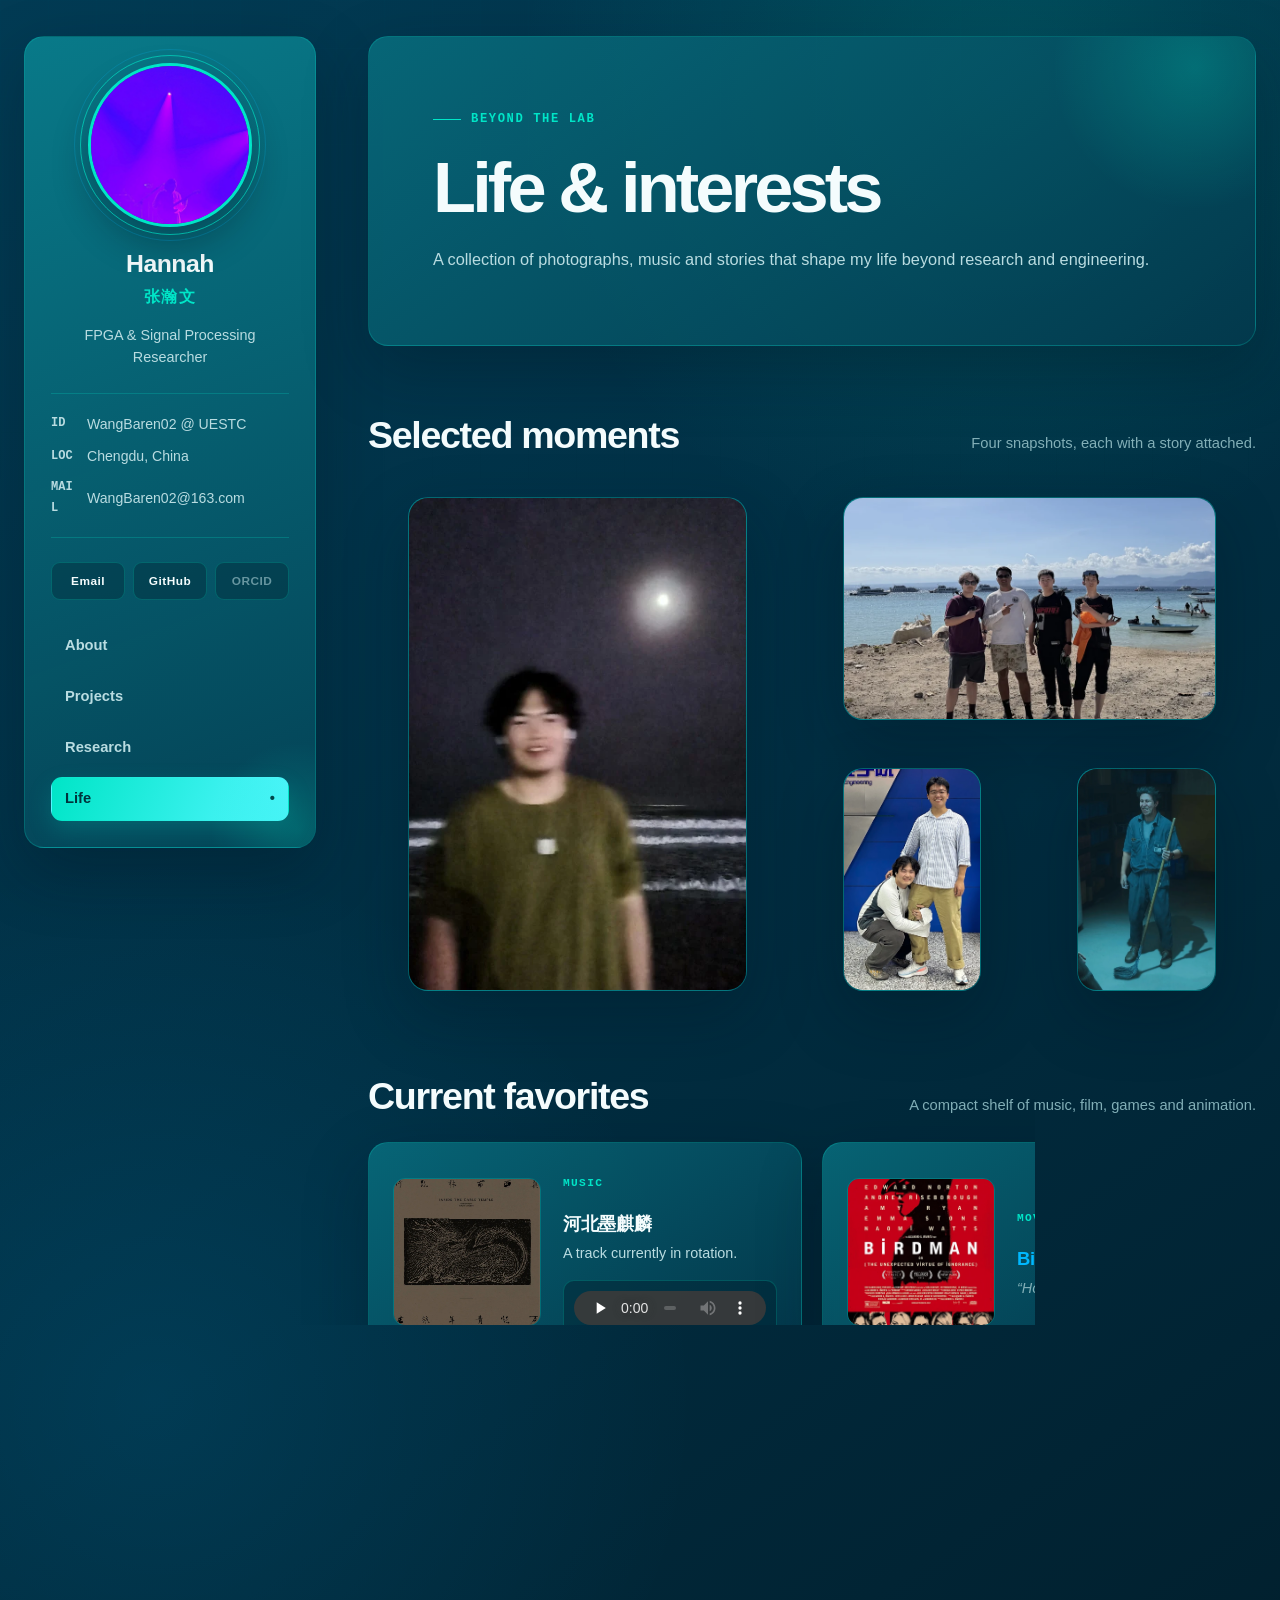
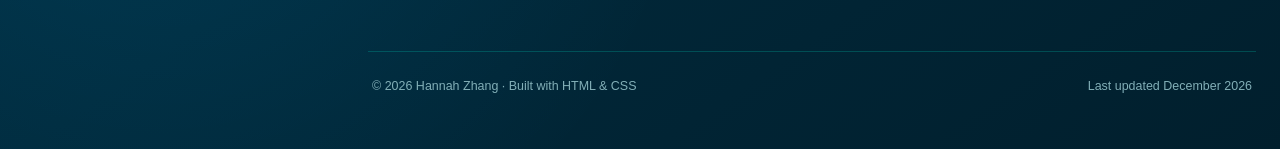
==== commit ce456db3: "Optimize website image loading" ====
--- a/life.html
+++ b/life.html
@@ -23,7 +23,7 @@
         <aside class="sidebar" aria-label="Profile and site navigation">
             <div class="profile">
                 <div class="avatar-wrap">
-                    <img class="avatar" src="figure/Hannah.jpg" alt="Hannah Zhang's purple-toned profile image">
+                    <img class="avatar" src="figure/Hannah.jpg" decoding="async" fetchpriority="high" alt="Hannah Zhang's purple-toned profile image">
                 </div>
                 <h2 class="profile-name">Hannah</h2>
                 <p class="profile-name-cn" lang="zh-CN">张瀚文</p>
@@ -69,19 +69,31 @@
                 </div>
                 <div class="photo-mosaic">
                     <figure class="card photo-card">
-                        <img src="figure/photo_1.png" alt="Hannah photographed with the moon">
+                        <img src="figure/photo_1-1079.webp"
+                             srcset="figure/photo_1-640.webp 640w, figure/photo_1-1079.webp 1079w"
+                             sizes="(max-width: 680px) 100vw, 45vw"
+                             loading="lazy" decoding="async"
+                             alt="Hannah photographed with the moon">
                         <figcaption>I was captured with my favorite moon.</figcaption>
                     </figure>
                     <figure class="card photo-card">
-                        <img src="figure/nusa_penida.jpg" alt="Hannah and friends on the coast of Nusa Penida">
+                        <img src="figure/nusa_penida-1600.webp"
+                             srcset="figure/nusa_penida-800.webp 800w, figure/nusa_penida-1600.webp 1600w"
+                             sizes="(max-width: 680px) 100vw, 45vw"
+                             loading="lazy" decoding="async"
+                             alt="Hannah and friends on the coast of Nusa Penida">
                         <figcaption>With my homies on Nusa Penida.</figcaption>
                     </figure>
                     <figure class="card photo-card">
-                        <img src="figure/photo_2.png" alt="A shared moment with Junsen Chen">
+                        <img src="figure/photo_2-1138.webp"
+                             srcset="figure/photo_2-640.webp 640w, figure/photo_2-1138.webp 1138w"
+                             sizes="(max-width: 680px) 100vw, 24vw"
+                             loading="lazy" decoding="async"
+                             alt="A shared moment with Junsen Chen">
                         <figcaption>Ride on Junsen Chen's coattails.</figcaption>
                     </figure>
                     <figure class="card photo-card">
-                        <img src="figure/photo_3.png" alt="Encounter with an Ahti character display">
+                        <img src="figure/photo_3-640.webp" loading="lazy" decoding="async" alt="Encounter with an Ahti character display">
                         <figcaption>Ran into Ahti in Alan Wake 2.</figcaption>
                     </figure>
                 </div>
@@ -94,7 +106,7 @@
                 </div>
                 <div class="interest-grid">
                     <article class="card interest-card">
-                        <img class="interest-image" src="figure/song_poster.jpg" alt="Cover art for the song 河北墨麒麟">
+                        <img class="interest-image" src="figure/song_poster-580.webp" loading="lazy" decoding="async" alt="Cover art for the song 河北墨麒麟">
                         <div>
                             <span class="interest-type">Music</span>
                             <h2 lang="zh-CN">河北墨麒麟</h2>
@@ -109,7 +121,7 @@
 
                     <article class="card interest-card">
                         <a href="https://www.netflix.com/hk/title/80000643" target="_blank" rel="noopener noreferrer">
-                            <img class="interest-image" src="figure/movie.jpg" alt="Poster for the film Birdman">
+                            <img class="interest-image" src="figure/movie-600.webp" loading="lazy" decoding="async" alt="Poster for the film Birdman">
                         </a>
                         <div>
                             <span class="interest-type">Movie</span>
@@ -122,7 +134,7 @@
 
                     <article class="card interest-card">
                         <a href="https://deathstrandingpc.505games.com/zh-hans/" target="_blank" rel="noopener noreferrer">
-                            <img class="interest-image" src="figure/fragile.jpg" alt="Fragile from the game Death Stranding">
+                            <img class="interest-image" src="figure/fragile-600.webp" loading="lazy" decoding="async" alt="Fragile from the game Death Stranding">
                         </a>
                         <div>
                             <span class="interest-type">Game</span>
@@ -135,7 +147,7 @@
 
                     <article class="card interest-card">
                         <a href="https://www.bilibili.com/bangumi/play/ep115057" target="_blank" rel="noopener noreferrer">
-                            <img class="interest-image" src="figure/EVA-04.png" alt="EVA-04 from Neon Genesis Evangelion">
+                            <img class="interest-image" src="figure/EVA-04-600.webp" loading="lazy" decoding="async" alt="EVA-04 from Neon Genesis Evangelion">
                         </a>
                         <div>
                             <span class="interest-type">Animation</span>
